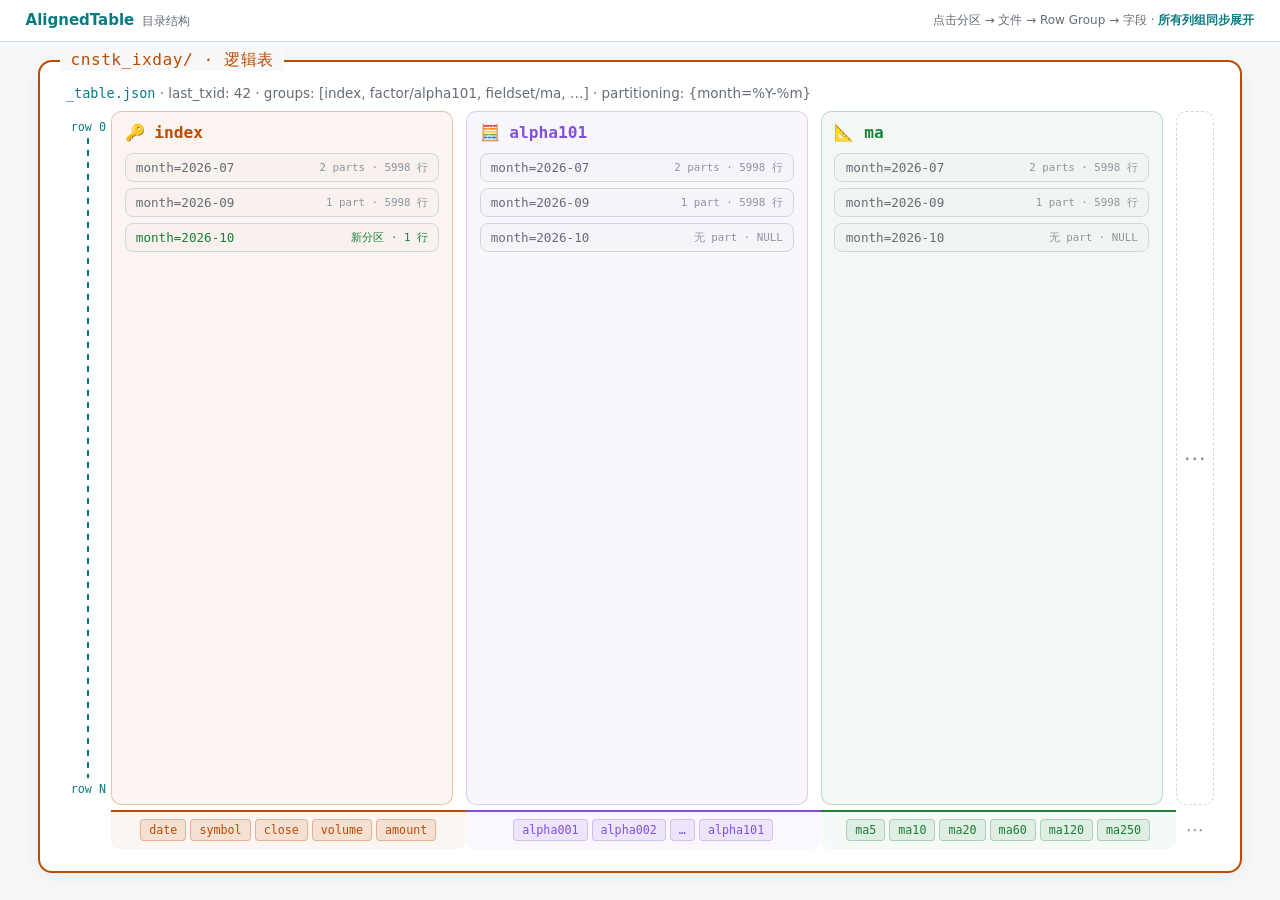
==== logic.html @ 8205bd3c "logic.html: col-chip white bg + dark text + colored bottom border Fields now use white background (v" ====
<!DOCTYPE html>
<html lang="zh-CN">
<head>
<meta charset="UTF-8">
<meta name="viewport" content="width=device-width, initial-scale=1.0">
<title>AlignedTable · 目录结构</title>
<style>
:root{
  --bg:#f6f8fa; --panel:#ffffff; --panel2:#eef1f4; --line:#d0d7de; --line2:#e1e4e8;
  --tx:#1f2328; --mut:#656d76; --dim:#8c959f;
  --cyan:#0969da; --teal:#0a7b83; --org:#bc4c00; --grn:#1a7f37;
  --prp:#8250df; --red:#cf222e; --yel:#9a6700;
  /* per-level accent colors */
  --l1:#0a7b83; --l1bg:rgba(10,123,131,.08); --l1bd:rgba(10,123,131,.45);  /* partition: teal */
  --l2:#9a6700; --l2bg:rgba(154,103,0,.08); --l2bd:rgba(154,103,0,.45);  /* part: amber */
  --l3:#8250df; --l3bg:rgba(130,80,223,.08); --l3bd:rgba(130,80,223,.45);  /* rg: purple */
  --l4:#bc4c00; --l4bg:rgba(188,76,0,.08); --l4bd:rgba(188,76,0,.4);  /* fields: orange */
}
*{margin:0;padding:0;box-sizing:border-box}
html,body{height:100%;overflow:hidden}
body{
  background:var(--bg);color:var(--tx);
  font-family:"Segoe UI","Microsoft YaHei",system-ui,sans-serif;
}

/* ===== Top bar ===== */
.topbar{
  display:flex;align-items:center;justify-content:space-between;
  padding:0 2vw;height:42px;border-bottom:1px solid var(--line);
  background:var(--panel);flex-shrink:0;
}
.topbar .logo{font-size:15px;font-weight:600;color:var(--teal)}
.topbar .logo span{color:var(--mut);font-weight:400;margin-left:8px;font-size:12px}
.hint{color:var(--mut);font-size:12px}
.hint b{color:var(--teal)}

/* ===== Slide ===== */
.slide{padding:2vh 3vw 3vh;height:calc(100vh - 42px);display:flex;flex-direction:column}

/* ===== Table box ===== */
.table-box{
  border:2px solid var(--org);border-radius:14px;
  background:var(--panel);padding:2.5vh 2vw;flex:1;
  display:flex;flex-direction:column;position:relative;
  box-shadow:0 4px 24px rgba(0,0,0,.06);min-height:0;
}
.table-box::before{
  content:attr(data-name);position:absolute;top:-13px;left:20px;
  background:var(--bg);padding:0 10px;font-size:1.8vh;
  font-family:Consolas,monospace;color:var(--org);letter-spacing:.5px;
}
.desc{font-size:1.5vh;color:var(--mut);margin-bottom:1.2vh}
.desc code{color:var(--teal);font-family:Consolas,monospace}

/* ===== Main area ===== */
.main-area{display:flex;flex:1;min-height:0}

/* ===== Row axis ===== */
.row-axis{
  display:flex;flex-direction:column;align-items:center;
  width:3.5vw;flex-shrink:0;justify-content:space-between;
  color:var(--teal);font-size:1.3vh;font-family:Consolas,monospace;
  padding-top:1vh;padding-bottom:1vh;
}
.row-axis .arrow{
  flex:1;width:2px;background:repeating-linear-gradient(180deg,
    var(--teal) 0,var(--teal) 6px,transparent 6px,transparent 12px);
  margin:4px 0;
}

/* ===== Groups row ===== */
.groups{display:flex;gap:1vw;flex:1;align-items:stretch;min-width:0}

/* ===== L0: Column Group — always shows its partitions ===== */
.group{
  flex:1;min-width:0;border-radius:10px;
  display:flex;flex-direction:column;
  transition:all .3s;overflow:hidden;
}
.group-header{
  padding:1.2vh 1vw;display:flex;align-items:center;justify-content:space-between;
  font-family:Consolas,monospace;font-size:1.8vh;font-weight:600;
  user-select:none;
}
.group-body{
  display:flex;flex-direction:column;gap:.6vh;padding:0 1vw 1vh;
  flex:1;min-height:0;overflow:auto;
}

.g-index{background:rgba(188,76,0,.06);border:1.5px solid rgba(188,76,0,.3)}
.g-index .group-header{color:var(--org)}
.g-factor{background:rgba(130,80,223,.05);border:1.5px solid rgba(130,80,223,.25)}
.g-factor .group-header{color:var(--prp)}
.g-fieldset{background:rgba(26,127,55,.05);border:1.5px solid rgba(26,127,55,.25)}
.g-fieldset .group-header{color:var(--grn)}

.group-more{
  flex:0 0 3vw;border:1.5px dashed var(--line);background:transparent;
  align-items:center;justify-content:center;
}
.group-more span{font-size:2.5vh;color:var(--dim)}

/* ===== Spotlight: dim only unselected peers at the SAME level ===== */
/* Partition selected → dim other partitions, but NOT their child parts */
.table-box.has-sel .partition:not(.selected){opacity:.4;filter:saturate(.4)}
/* Part selected → dim other partitions + other parts in selected partition */
.table-box.has-sel-part .partition:not(.selected){opacity:.3;filter:saturate(.3)}
.table-box.has-sel-part .partition.selected .part:not(.selected){opacity:.4;filter:saturate(.4)}
/* RG selected → dim other partitions, other parts, other RGs */
.table-box.has-sel-rg .partition:not(.selected){opacity:.25;filter:saturate(.2)}
.table-box.has-sel-rg .partition.selected .part:not(.selected){opacity:.3;filter:saturate(.2)}
.table-box.has-sel-rg .part.selected .rg:not(.selected){opacity:.35;filter:saturate(.3)}

/* ===== L1: Partition — teal accent ===== */
.partition{
  border:1px solid var(--line);border-radius:8px;
  background:rgba(0,0,0,.012);overflow:hidden;cursor:pointer;
  transition:all .25s;
  display:flex;flex-direction:column;min-height:0;flex-shrink:1;
}
.partition:not(.selected){flex:0 0 auto}
.partition.selected{flex:1 1 0;min-height:0}
.partition:hover{border-color:var(--mut);background:rgba(0,0,0,.025)}
.partition.selected{
  border:2px solid var(--l1bd);background:var(--l1bg);
  box-shadow:0 0 12px rgba(10,123,131,.15);
}
.partition.selected .partition-header{color:var(--l1)}
.partition-header{
  padding:.7vh .8vw;display:flex;align-items:center;justify-content:space-between;
  font-family:Consolas,monospace;font-size:1.4vh;color:var(--mut);
  user-select:none;flex-shrink:0;
}
.partition-header .tag{color:var(--dim);font-size:1.2vh}
.partition-body{display:none;flex-direction:column;gap:.6vh;padding:0 .6vw .8vh;flex:1;min-height:0;overflow:auto}
.partition.selected .partition-body{display:flex}

/* ===== L2: Part file — amber accent ===== */
.part{
  border:1px solid var(--line2);border-radius:6px;background:var(--panel);
  overflow:hidden;cursor:pointer;transition:all .25s;
  display:flex;flex-direction:column;min-height:0;flex-shrink:1;
}
.part:not(.selected){flex:0 0 auto}
.part.selected{flex:1 1 0;min-height:0}
.part:hover{border-color:var(--mut)}
.part.selected{
  border:2px solid var(--l2bd);background:var(--l2bg);
  box-shadow:0 0 10px rgba(154,103,0,.15);
}
.part.selected .part-header{color:var(--l2)}
.part-header{
  padding:.5vh .6vw;display:flex;align-items:center;justify-content:space-between;
  font-family:Consolas,monospace;font-size:1.3vh;color:var(--tx);user-select:none;
  flex-shrink:0;
}
.part-header .rows{color:var(--mut);font-size:1.1vh}
.part-body{display:none;padding:.6vh .6vw .7vh;flex-direction:column;gap:.5vh;flex:1;min-height:0}
.part.selected .part-body{display:flex}

/* ===== L3: Row Group blocks — purple accent ===== */
.rgs{display:flex;flex-direction:column;gap:5px;align-items:stretch;flex:1}
.rg{
  border:1px solid var(--line2);border-radius:6px;background:var(--panel);
  overflow:hidden;cursor:pointer;transition:all .25s;
  display:flex;flex-direction:column;min-height:0;flex-shrink:1;
}
.rg:not(.selected){flex:0 0 auto}
.rg.selected{flex:1 1 0;min-height:0}
.rg:hover{border-color:var(--mut)}
.rg.selected{
  border:2px solid var(--l3bd);background:var(--l3bg);
  box-shadow:0 0 10px rgba(130,80,223,.15);
}
.rg.selected .rg-label{color:var(--l3)}
.rg-label{
  padding:.5vh .6vw;display:flex;align-items:center;justify-content:space-between;
  font-family:Consolas,monospace;font-size:1.2vh;font-weight:500;
  user-select:none;flex-shrink:0;
}
.rg-label .rg-meta{color:var(--dim);font-size:1vh;font-weight:400}
.rg-A .rg-label{color:var(--cyan)}
.rg-B .rg-label{color:var(--org)}
.rg-C .rg-label{color:var(--grn)}
.rg-D .rg-label{color:var(--prp)}
.rg.selected.rg-A .rg-label,
.rg.selected.rg-B .rg-label,
.rg.selected.rg-C .rg-label,
.rg.selected.rg-D .rg-label{color:var(--l3)}
.rg-A{border-left:3px solid rgba(9,105,218,.4)}
.rg-B{border-left:3px solid rgba(188,76,0,.4)}
.rg-C{border-left:3px solid rgba(26,127,55,.4)}
.rg-D{border-left:3px solid rgba(130,80,223,.4)}

/* L4: Column list inside RG — horizontal row of field bars */
.rg-body{
  display:none;flex-direction:row;gap:4px;
  padding:.5vh .5vw .6vh;flex:1;min-height:0;overflow-x:auto;align-items:stretch;
}
.rg.selected .rg-body{display:flex;flex-direction:row}
.rg-body .col-chip{
  flex:1 1 0;min-width:0;
  font-family:Consolas,monospace;font-size:1.1vh;font-weight:600;
  padding:4px 4px;border-radius:4px;
  white-space:nowrap;overflow:hidden;text-overflow:ellipsis;
  display:flex;align-items:center;justify-content:center;
  background:var(--panel);border:1px solid var(--line2);color:var(--tx);
  border-bottom:3px solid transparent;
}
.rg-body .col-chip:nth-child(6n+1){border-bottom-color:var(--cyan)}
.rg-body .col-chip:nth-child(6n+2){border-bottom-color:var(--org)}
.rg-body .col-chip:nth-child(6n+3){border-bottom-color:var(--grn)}
.rg-body .col-chip:nth-child(6n+4){border-bottom-color:var(--prp)}
.rg-body .col-chip:nth-child(6n+5){border-bottom-color:var(--yel)}
.rg-body .col-chip:nth-child(6n+6){border-bottom-color:var(--teal)}

/* ===== Empty partition ===== */
.partition-empty{
  padding:.5vh .8vw;text-align:center;font-size:1.2vh;
  color:var(--dim);font-style:italic;
}

/* ===== Column axis (bottom) ===== */
.col-axis{display:flex;gap:0;margin-top:.6vh}
.col-axis .col-spacer{width:3.5vw;flex-shrink:0}
.col-axis .col-block{
  flex:1;display:flex;flex-wrap:wrap;gap:4px;align-items:center;justify-content:center;
  padding:.8vh .5vw;border-radius:0 0 8px 8px;
}
.col-axis .col-block .field{
  border-radius:4px;padding:3px 8px;font-size:1.3vh;
  font-family:Consolas,monospace;white-space:nowrap;font-weight:500;
}
.col-axis .col-more{flex:0 0 3vw;display:flex;align-items:center;justify-content:center;color:var(--dim);font-size:2vh}
</style>
</head>
<body>

<div class="topbar">
  <div class="logo">AlignedTable<span>目录结构</span></div>
  <div class="hint">点击分区 → 文件 → Row Group → 字段 · <b>所有列组同步展开</b></div>
</div>

<div class="slide">
  <div class="table-box" data-name="cnstk_ixday/  ·  逻辑表">
    <div class="desc">
      <code>_table.json</code> · last_txid: 42 · groups: [index, factor/alpha101, fieldset/ma, …] · partitioning: {month=%Y-%m}
    </div>

    <div class="main-area">
      <div class="row-axis">
        <span>row 0</span>
        <div class="arrow"></div>
        <span>row N</span>
      </div>

      <div class="groups">

        <!-- ===== index group ===== -->
        <div class="group g-index" data-g="index">
          <div class="group-header"><span>🔑 index</span></div>
          <div class="group-body">

            <div class="partition" data-p="2026-07">
              <div class="partition-header">
                <span>month=2026-07</span>
                <span class="tag">2 parts · 5998 行</span>
              </div>
              <div class="partition-body">
                <div class="part" data-part="0000">
                  <div class="part-header">
                    <span>0000-0000002998.parquet</span>
                    <span class="rows">2998 rows</span>
                  </div>
                  <div class="part-body">
                    <div class="rgs">
                      <div class="rg rg-A" data-rg="A" data-tip="RG-A · rows 0–16383"><div class="rg-label">RG-A<span class="rg-meta">16384 rows · ZSTD · 5 cols</span></div>
                        <div class="rg-body">
                          <div class="col-chip">date</div>
                          <div class="col-chip">symbol</div>
                          <div class="col-chip">close</div>
                          <div class="col-chip">volume</div>
                          <div class="col-chip">amount</div>
                        </div>
                      </div>
                      <div class="rg rg-B" data-rg="B" data-tip="RG-B · rows 16384–2997"><div class="rg-label">RG-B<span class="rg-meta">13614 rows · ZSTD · 5 cols</span></div>
                        <div class="rg-body">
                          <div class="col-chip">date</div>
                          <div class="col-chip">symbol</div>
                          <div class="col-chip">close</div>
                          <div class="col-chip">volume</div>
                          <div class="col-chip">amount</div>
                        </div>
                      </div>
                    </div>
                  </div>
                </div>
                <div class="part" data-part="0001">
                  <div class="part-header">
                    <span>0001-0000003000.parquet</span>
                    <span class="rows">3000 rows</span>
                  </div>
                  <div class="part-body">
                    <div class="rgs">
                      <div class="rg rg-B" data-rg="B" data-tip="RG-B · rows 2998–4997"><div class="rg-label">RG-B<span class="rg-meta">13614 rows · ZSTD · 5 cols</span></div>
                        <div class="rg-body">
                          <div class="col-chip">date</div>
                          <div class="col-chip">symbol</div>
                          <div class="col-chip">close</div>
                          <div class="col-chip">volume</div>
                          <div class="col-chip">amount</div>
                        </div>
                      </div>
                      <div class="rg rg-C" data-rg="C" data-tip="RG-C · rows 4998–5997"><div class="rg-label">RG-C<span class="rg-meta">1000 rows · ZSTD · 5 cols</span></div>
                        <div class="rg-body">
                          <div class="col-chip">date</div>
                          <div class="col-chip">symbol</div>
                          <div class="col-chip">close</div>
                          <div class="col-chip">volume</div>
                          <div class="col-chip">amount</div>
                        </div>
                      </div>
                    </div>
                  </div>
                </div>
              </div>
            </div>

            <div class="partition" data-p="2026-09">
              <div class="partition-header">
                <span>month=2026-09</span>
                <span class="tag">1 part · 5998 行</span>
              </div>
              <div class="partition-body">
                <div class="part" data-part="0000">
                  <div class="part-header">
                    <span>0000-0000005998.parquet</span>
                    <span class="rows">5998 rows</span>
                  </div>
                  <div class="part-body">
                    <div class="rgs">
                      <div class="rg rg-A" data-rg="A" data-tip="RG-A · rows 0–16383"><div class="rg-label">RG-A<span class="rg-meta">16384 rows · ZSTD · 5 cols</span></div>
                        <div class="rg-body">
                          <div class="col-chip">date</div>
                          <div class="col-chip">symbol</div>
                          <div class="col-chip">close</div>
                          <div class="col-chip">volume</div>
                          <div class="col-chip">amount</div>
                        </div>
                      </div>
                      <div class="rg rg-B" data-rg="B" data-tip="RG-B · rows 16384–32767"><div class="rg-label">RG-B<span class="rg-meta">13614 rows · ZSTD · 5 cols</span></div>
                        <div class="rg-body">
                          <div class="col-chip">date</div>
                          <div class="col-chip">symbol</div>
                          <div class="col-chip">close</div>
                          <div class="col-chip">volume</div>
                          <div class="col-chip">amount</div>
                        </div>
                      </div>
                      <div class="rg rg-C" data-rg="C" data-tip="RG-C · rows 32768–5997"><div class="rg-label">RG-C<span class="rg-meta">1000 rows · ZSTD · 5 cols</span></div>
                        <div class="rg-body">
                          <div class="col-chip">date</div>
                          <div class="col-chip">symbol</div>
                          <div class="col-chip">close</div>
                          <div class="col-chip">volume</div>
                          <div class="col-chip">amount</div>
                        </div>
                      </div>
                    </div>
                  </div>
                </div>
              </div>
            </div>

            <div class="partition" data-p="2026-10">
              <div class="partition-header">
                <span style="color:var(--grn)">month=2026-10</span>
                <span class="tag" style="color:var(--grn)">新分区 · 1 行</span>
              </div>
              <div class="partition-body">
                <div class="part" data-part="0000">
                  <div class="part-header">
                    <span>0000-0000000001.parquet</span>
                    <span class="rows">1 row</span>
                  </div>
                  <div class="part-body">
                    <div class="rgs">
                      <div class="rg rg-D" data-rg="D" data-tip="RG-D · 1 行（INSERT 追加）"><div class="rg-label">RG-D<span class="rg-meta">1 row · ZSTD · 5 cols</span></div>
                        <div class="rg-body">
                          <div class="col-chip">date</div>
                          <div class="col-chip">symbol</div>
                          <div class="col-chip">close</div>
                          <div class="col-chip">volume</div>
                          <div class="col-chip">amount</div>
                        </div>
                      </div>
                    </div>
                  </div>
                </div>
              </div>
            </div>

          </div>
        </div>

        <!-- ===== alpha101 group ===== -->
        <div class="group g-factor" data-g="alpha101">
          <div class="group-header"><span>🧮 alpha101</span></div>
          <div class="group-body">

            <div class="partition" data-p="2026-07">
              <div class="partition-header">
                <span>month=2026-07</span>
                <span class="tag">2 parts · 5998 行</span>
              </div>
              <div class="partition-body">
                <div class="part" data-part="0000">
                  <div class="part-header">
                    <span>0000-0000002998.parquet</span>
                    <span class="rows">2998 rows</span>
                  </div>
                  <div class="part-body">
                    <div class="rgs">
                      <div class="rg rg-A" data-rg="A" data-tip="RG-A · 与 index part 0000 同行区间"><div class="rg-label">RG-A<span class="rg-meta">16384 rows · ZSTD · 101 cols</span></div>
                        <div class="rg-body">
                          <div class="col-chip">alpha001</div>
                          <div class="col-chip">alpha002</div>
                          <div class="col-chip">…</div>
                          <div class="col-chip">alpha101</div>
                        </div>
                      </div>
                      <div class="rg rg-B" data-rg="B" data-tip="RG-B"><div class="rg-label">RG-B<span class="rg-meta">13614 rows · ZSTD · 101 cols</span></div>
                        <div class="rg-body">
                          <div class="col-chip">alpha001</div>
                          <div class="col-chip">alpha002</div>
                          <div class="col-chip">…</div>
                          <div class="col-chip">alpha101</div>
                        </div>
                      </div>
                    </div>
                  </div>
                </div>
                <div class="part" data-part="0001">
                  <div class="part-header">
                    <span>0001-0000003000.parquet</span>
                    <span class="rows">3000 rows</span>
                  </div>
                  <div class="part-body">
                    <div class="rgs">
                      <div class="rg rg-B" data-rg="B" data-tip="RG-B"><div class="rg-label">RG-B<span class="rg-meta">13614 rows · ZSTD · 101 cols</span></div>
                        <div class="rg-body">
                          <div class="col-chip">alpha001</div>
                          <div class="col-chip">alpha002</div>
                          <div class="col-chip">…</div>
                          <div class="col-chip">alpha101</div>
                        </div>
                      </div>
                      <div class="rg rg-C" data-rg="C" data-tip="RG-C"><div class="rg-label">RG-C<span class="rg-meta">1000 rows · ZSTD · 101 cols</span></div>
                        <div class="rg-body">
                          <div class="col-chip">alpha001</div>
                          <div class="col-chip">alpha002</div>
                          <div class="col-chip">…</div>
                          <div class="col-chip">alpha101</div>
                        </div>
                      </div>
                    </div>
                  </div>
                </div>
              </div>
            </div>

            <div class="partition" data-p="2026-09">
              <div class="partition-header">
                <span>month=2026-09</span>
                <span class="tag">1 part · 5998 行</span>
              </div>
              <div class="partition-body">
                <div class="part" data-part="0000">
                  <div class="part-header">
                    <span>0000-0000005998.parquet</span>
                    <span class="rows">5998 rows</span>
                  </div>
                  <div class="part-body">
                    <div class="rgs">
                      <div class="rg rg-A" data-rg="A" data-tip="RG-A · 与 index 同行区间"><div class="rg-label">RG-A<span class="rg-meta">16384 rows · ZSTD · 101 cols</span></div>
                        <div class="rg-body">
                          <div class="col-chip">alpha001</div>
                          <div class="col-chip">alpha002</div>
                          <div class="col-chip">…</div>
                          <div class="col-chip">alpha101</div>
                        </div>
                      </div>
                      <div class="rg rg-B" data-rg="B" data-tip="RG-B"><div class="rg-label">RG-B<span class="rg-meta">13614 rows · ZSTD · 101 cols</span></div>
                        <div class="rg-body">
                          <div class="col-chip">alpha001</div>
                          <div class="col-chip">alpha002</div>
                          <div class="col-chip">…</div>
                          <div class="col-chip">alpha101</div>
                        </div>
                      </div>
                      <div class="rg rg-C" data-rg="C" data-tip="RG-C"><div class="rg-label">RG-C<span class="rg-meta">1000 rows · ZSTD · 101 cols</span></div>
                        <div class="rg-body">
                          <div class="col-chip">alpha001</div>
                          <div class="col-chip">alpha002</div>
                          <div class="col-chip">…</div>
                          <div class="col-chip">alpha101</div>
                        </div>
                      </div>
                    </div>
                  </div>
                </div>
              </div>
            </div>

            <div class="partition" data-p="2026-10">
              <div class="partition-header">
                <span>month=2026-10</span>
                <span class="tag">无 part · NULL</span>
              </div>
              <div class="partition-body">
                <div class="partition-empty">— 该组未写入此分区 —</div>
              </div>
            </div>

          </div>
        </div>

        <!-- ===== ma group ===== -->
        <div class="group g-fieldset" data-g="ma">
          <div class="group-header"><span>📐 ma</span></div>
          <div class="group-body">

            <div class="partition" data-p="2026-07">
              <div class="partition-header">
                <span>month=2026-07</span>
                <span class="tag">2 parts · 5998 行</span>
              </div>
              <div class="partition-body">
                <div class="part" data-part="0000">
                  <div class="part-header">
                    <span>0000-0000002998.parquet</span>
                    <span class="rows">2998 rows</span>
                  </div>
                  <div class="part-body">
                    <div class="rgs">
                      <div class="rg rg-A" data-rg="A" data-tip="RG-A · 与 index 同行区间"><div class="rg-label">RG-A<span class="rg-meta">16384 rows · ZSTD · 6 cols</span></div>
                        <div class="rg-body">
                          <div class="col-chip">ma5</div>
                          <div class="col-chip">ma10</div>
                          <div class="col-chip">ma20</div>
                          <div class="col-chip">ma60</div>
                          <div class="col-chip">ma120</div>
                          <div class="col-chip">ma250</div>
                        </div>
                      </div>
                      <div class="rg rg-B" data-rg="B" data-tip="RG-B"><div class="rg-label">RG-B<span class="rg-meta">13614 rows · ZSTD · 6 cols</span></div>
                        <div class="rg-body">
                          <div class="col-chip">ma5</div>
                          <div class="col-chip">ma10</div>
                          <div class="col-chip">ma20</div>
                          <div class="col-chip">ma60</div>
                          <div class="col-chip">ma120</div>
                          <div class="col-chip">ma250</div>
                        </div>
                      </div>
                    </div>
                  </div>
                </div>
                <div class="part" data-part="0001">
                  <div class="part-header">
                    <span>0001-0000003000.parquet</span>
                    <span class="rows">3000 rows</span>
                  </div>
                  <div class="part-body">
                    <div class="rgs">
                      <div class="rg rg-B" data-rg="B" data-tip="RG-B"><div class="rg-label">RG-B<span class="rg-meta">13614 rows · ZSTD · 6 cols</span></div>
                        <div class="rg-body">
                          <div class="col-chip">ma5</div>
                          <div class="col-chip">ma10</div>
                          <div class="col-chip">ma20</div>
                          <div class="col-chip">ma60</div>
                          <div class="col-chip">ma120</div>
                          <div class="col-chip">ma250</div>
                        </div>
                      </div>
                      <div class="rg rg-C" data-rg="C" data-tip="RG-C"><div class="rg-label">RG-C<span class="rg-meta">1000 rows · ZSTD · 6 cols</span></div>
                        <div class="rg-body">
                          <div class="col-chip">ma5</div>
                          <div class="col-chip">ma10</div>
                          <div class="col-chip">ma20</div>
                          <div class="col-chip">ma60</div>
                          <div class="col-chip">ma120</div>
                          <div class="col-chip">ma250</div>
                        </div>
                      </div>
                    </div>
                  </div>
                </div>
              </div>
            </div>

            <div class="partition" data-p="2026-09">
              <div class="partition-header">
                <span>month=2026-09</span>
                <span class="tag">1 part · 5998 行</span>
              </div>
              <div class="partition-body">
                <div class="part" data-part="0000">
                  <div class="part-header">
                    <span>0000-0000005998.parquet</span>
                    <span class="rows">5998 rows</span>
                  </div>
                  <div class="part-body">
                    <div class="rgs">
                      <div class="rg rg-A" data-rg="A" data-tip="RG-A · 与 index 同行区间"><div class="rg-label">RG-A<span class="rg-meta">16384 rows · ZSTD · 6 cols</span></div>
                        <div class="rg-body">
                          <div class="col-chip">ma5</div>
                          <div class="col-chip">ma10</div>
                          <div class="col-chip">ma20</div>
                          <div class="col-chip">ma60</div>
                          <div class="col-chip">ma120</div>
                          <div class="col-chip">ma250</div>
                        </div>
                      </div>
                      <div class="rg rg-B" data-rg="B" data-tip="RG-B"><div class="rg-label">RG-B<span class="rg-meta">13614 rows · ZSTD · 6 cols</span></div>
                        <div class="rg-body">
                          <div class="col-chip">ma5</div>
                          <div class="col-chip">ma10</div>
                          <div class="col-chip">ma20</div>
                          <div class="col-chip">ma60</div>
                          <div class="col-chip">ma120</div>
                          <div class="col-chip">ma250</div>
                        </div>
                      </div>
                      <div class="rg rg-C" data-rg="C" data-tip="RG-C"><div class="rg-label">RG-C<span class="rg-meta">1000 rows · ZSTD · 6 cols</span></div>
                        <div class="rg-body">
                          <div class="col-chip">ma5</div>
                          <div class="col-chip">ma10</div>
                          <div class="col-chip">ma20</div>
                          <div class="col-chip">ma60</div>
                          <div class="col-chip">ma120</div>
                          <div class="col-chip">ma250</div>
                        </div>
                      </div>
                    </div>
                  </div>
                </div>
              </div>
            </div>

            <div class="partition" data-p="2026-10">
              <div class="partition-header">
                <span>month=2026-10</span>
                <span class="tag">无 part · NULL</span>
              </div>
              <div class="partition-body">
                <div class="partition-empty">— 未写入 —</div>
              </div>
            </div>

          </div>
        </div>

        <!-- ===== more groups ===== -->
        <div class="group group-more"><span>⋯</span></div>

      </div>
    </div>

    <!-- ===== Column axis (bottom) ===== -->
    <div class="col-axis">
      <div class="col-spacer"></div>
      <div class="col-block" style="background:rgba(188,76,0,.05);border-top:2px solid var(--org)">
        <span class="field" style="background:rgba(188,76,0,.12);color:var(--org);border:1px solid rgba(188,76,0,.3)">date</span>
        <span class="field" style="background:rgba(188,76,0,.12);color:var(--org);border:1px solid rgba(188,76,0,.3)">symbol</span>
        <span class="field" style="background:rgba(188,76,0,.12);color:var(--org);border:1px solid rgba(188,76,0,.3)">close</span>
        <span class="field" style="background:rgba(188,76,0,.12);color:var(--org);border:1px solid rgba(188,76,0,.3)">volume</span>
        <span class="field" style="background:rgba(188,76,0,.12);color:var(--org);border:1px solid rgba(188,76,0,.3)">amount</span>
      </div>
      <div class="col-block" style="background:rgba(130,80,223,.04);border-top:2px solid var(--prp)">
        <span class="field" style="background:rgba(130,80,223,.1);color:var(--prp);border:1px solid rgba(130,80,223,.25)">alpha001</span>
        <span class="field" style="background:rgba(130,80,223,.1);color:var(--prp);border:1px solid rgba(130,80,223,.25)">alpha002</span>
        <span class="field" style="background:rgba(130,80,223,.1);color:var(--prp);border:1px solid rgba(130,80,223,.25)">…</span>
        <span class="field" style="background:rgba(130,80,223,.1);color:var(--prp);border:1px solid rgba(130,80,223,.25)">alpha101</span>
      </div>
      <div class="col-block" style="background:rgba(26,127,55,.04);border-top:2px solid var(--grn)">
        <span class="field" style="background:rgba(26,127,55,.1);color:var(--grn);border:1px solid rgba(26,127,55,.25)">ma5</span>
        <span class="field" style="background:rgba(26,127,55,.1);color:var(--grn);border:1px solid rgba(26,127,55,.25)">ma10</span>
        <span class="field" style="background:rgba(26,127,55,.1);color:var(--grn);border:1px solid rgba(26,127,55,.25)">ma20</span>
        <span class="field" style="background:rgba(26,127,55,.1);color:var(--grn);border:1px solid rgba(26,127,55,.25)">ma60</span>
        <span class="field" style="background:rgba(26,127,55,.1);color:var(--grn);border:1px solid rgba(26,127,55,.25)">ma120</span>
        <span class="field" style="background:rgba(26,127,55,.1);color:var(--grn);border:1px solid rgba(26,127,55,.25)">ma250</span>
      </div>
      <div class="col-more">⋯</div>
    </div>

  </div>
</div>

<script>
"use strict";
(function(){
  var selPartition = null;
  var selPart = null;
  var selRG = null;
  var tableBox = document.querySelector(".table-box");

  function updateSpotlight(){
    tableBox.classList.remove("has-sel","has-sel-part","has-sel-rg");
    if (selRG) tableBox.classList.add("has-sel","has-sel-part","has-sel-rg");
    else if (selPart) tableBox.classList.add("has-sel","has-sel-part");
    else if (selPartition) tableBox.classList.add("has-sel");
  }

  // Click partition → toggle all groups' same-data-p partition in sync
  document.querySelectorAll(".partition").forEach(function(p){
    p.addEventListener("click", function(e){
      e.stopPropagation();
      var key = p.getAttribute("data-p");
      var isOn = p.classList.contains("selected");

      document.querySelectorAll(".partition.selected").forEach(function(x){
        x.classList.remove("selected");
      });
      document.querySelectorAll(".part.selected").forEach(function(x){
        x.classList.remove("selected");
      });
      document.querySelectorAll(".rg.selected").forEach(function(x){
        x.classList.remove("selected");
      });
      selPart = null;
      selRG = null;

      if (isOn) {
        selPartition = null;
      } else {
        document.querySelectorAll('.partition[data-p="'+key+'"]').forEach(function(x){
          x.classList.add("selected");
        });
        selPartition = key;
      }
      updateSpotlight();
    });
  });

  // Click part → toggle all groups' same-data-p+data-part parts in sync
  document.querySelectorAll(".part").forEach(function(pt){
    pt.addEventListener("click", function(e){
      e.stopPropagation();
      var pKey = pt.closest(".partition").getAttribute("data-p");
      var partKey = pt.getAttribute("data-part");
      var isOn = pt.classList.contains("selected");

      document.querySelectorAll(".part.selected").forEach(function(x){
        x.classList.remove("selected");
      });
      document.querySelectorAll(".rg.selected").forEach(function(x){
        x.classList.remove("selected");
      });
      selRG = null;

      if (isOn) {
        selPart = null;
      } else {
        if (selPartition !== pKey) {
          document.querySelectorAll(".partition.selected").forEach(function(x){
            x.classList.remove("selected");
          });
          document.querySelectorAll('.partition[data-p="'+pKey+'"]').forEach(function(x){
            x.classList.add("selected");
          });
          selPartition = pKey;
        }
        document.querySelectorAll('.partition[data-p="'+pKey+'"] .part[data-part="'+partKey+'"]').forEach(function(x){
          x.classList.add("selected");
        });
        selPart = partKey;
      }
      updateSpotlight();
    });
  });

  // Click RG → toggle all groups' same-data-rg RGs in sync
  document.querySelectorAll(".rg").forEach(function(rg){
    rg.addEventListener("click", function(e){
      e.stopPropagation();
      var rgKey = rg.getAttribute("data-rg");
      var isOn = rg.classList.contains("selected");

      document.querySelectorAll(".rg.selected").forEach(function(x){
        x.classList.remove("selected");
      });

      if (!isOn) {
        document.querySelectorAll('.rg[data-rg="'+rgKey+'"]').forEach(function(x){
          x.classList.add("selected");
        });
        selRG = rgKey;
      } else {
        selRG = null;
      }
      updateSpotlight();
    });
  });
})();
</script>
</body>
</html>
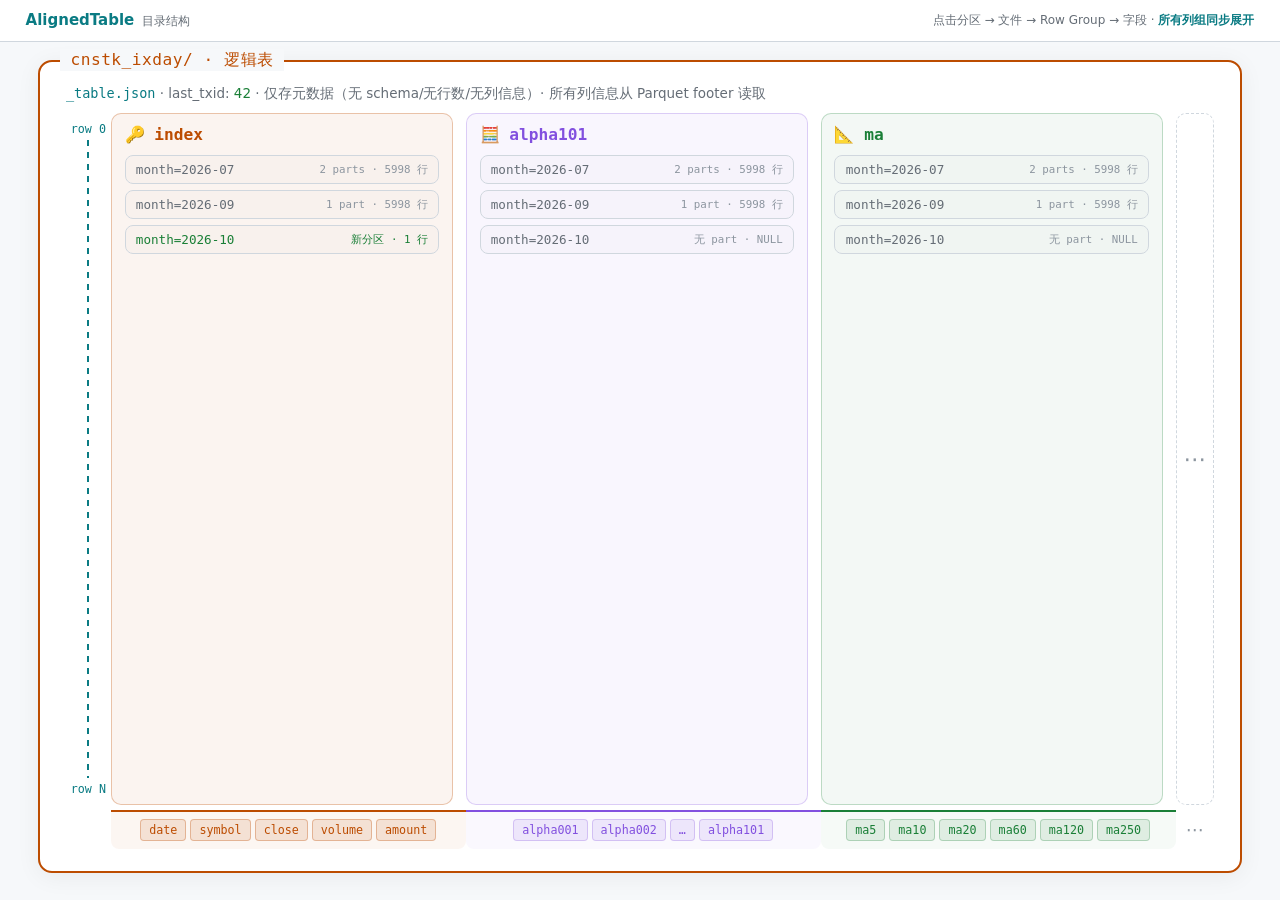
==== commit 24cb317d: "logic.html: fix _table.json desc — it only stores metadata, not schema According to v5 contract, _ta" ====
--- a/logic.html
+++ b/logic.html
@@ -114,12 +114,13 @@
 /* ===== L1: Partition — teal accent ===== */
 .partition{
   border:1px solid var(--line);border-radius:8px;
-  background:rgba(0,0,0,.012);overflow:hidden;cursor:pointer;
+  background:rgba(0,0,0,.012);overflow:hidden;
   transition:all .25s;
   display:flex;flex-direction:column;min-height:0;flex-shrink:1;
 }
 .partition:not(.selected){flex:0 0 auto}
 .partition.selected{flex:1 1 0;min-height:0}
+.partition-header{cursor:pointer}
 .partition:hover{border-color:var(--mut);background:rgba(0,0,0,.025)}
 .partition.selected{
   border:2px solid var(--l1bd);background:var(--l1bg);
@@ -138,7 +139,7 @@
 /* ===== L2: Part file — amber accent ===== */
 .part{
   border:1px solid var(--line2);border-radius:6px;background:var(--panel);
-  overflow:hidden;cursor:pointer;transition:all .25s;
+  overflow:hidden;transition:all .25s;
   display:flex;flex-direction:column;min-height:0;flex-shrink:1;
 }
 .part:not(.selected){flex:0 0 auto}
@@ -149,6 +150,7 @@
   box-shadow:0 0 10px rgba(154,103,0,.15);
 }
 .part.selected .part-header{color:var(--l2)}
+.part-header{cursor:pointer}
 .part-header{
   padding:.5vh .6vw;display:flex;align-items:center;justify-content:space-between;
   font-family:Consolas,monospace;font-size:1.3vh;color:var(--tx);user-select:none;
@@ -162,11 +164,12 @@
 .rgs{display:flex;flex-direction:column;gap:5px;align-items:stretch;flex:1}
 .rg{
   border:1px solid var(--line2);border-radius:6px;background:var(--panel);
-  overflow:hidden;cursor:pointer;transition:all .25s;
+  overflow:hidden;transition:all .25s;
   display:flex;flex-direction:column;min-height:0;flex-shrink:1;
 }
 .rg:not(.selected){flex:0 0 auto}
 .rg.selected{flex:1 1 0;min-height:0}
+.rg-label{cursor:pointer}
 .rg:hover{border-color:var(--mut)}
 .rg.selected{
   border:2px solid var(--l3bd);background:var(--l3bg);
@@ -244,7 +247,7 @@
 <div class="slide">
   <div class="table-box" data-name="cnstk_ixday/  ·  逻辑表">
     <div class="desc">
-      <code>_table.json</code> · last_txid: 42 · groups: [index, factor/alpha101, fieldset/ma, …] · partitioning: {month=%Y-%m}
+      <code>_table.json</code> · last_txid: <span style="color:var(--grn)">42</span> · 仅存元数据（无 schema/无行数/无列信息）· 所有列信息从 Parquet footer 读取
     </div>
 
     <div class="main-area">
@@ -700,108 +703,93 @@
 <script>
 "use strict";
 (function(){
-  var selPartition = null;
-  var selPart = null;
-  var selRG = null;
   var tableBox = document.querySelector(".table-box");
 
-  function updateSpotlight(){
-    tableBox.classList.remove("has-sel","has-sel-part","has-sel-rg");
-    if (selRG) tableBox.classList.add("has-sel","has-sel-part","has-sel-rg");
-    else if (selPart) tableBox.classList.add("has-sel","has-sel-part");
-    else if (selPartition) tableBox.classList.add("has-sel");
-  }
-
-  // Click partition → toggle all groups' same-data-p partition in sync
-  document.querySelectorAll(".partition").forEach(function(p){
-    p.addEventListener("click", function(e){
+  // Click partition HEADER → toggle independently (multi-select)
+  document.querySelectorAll(".partition-header").forEach(function(h){
+    h.addEventListener("click", function(e){
       e.stopPropagation();
+      var p = h.closest(".partition");
       var key = p.getAttribute("data-p");
+
+      // Toggle all groups' same-data-p partitions together
       var isOn = p.classList.contains("selected");
-
-      document.querySelectorAll(".partition.selected").forEach(function(x){
-        x.classList.remove("selected");
+      document.querySelectorAll('.partition[data-p="'+key+'"]').forEach(function(x){
+        if (isOn) x.classList.remove("selected");
+        else x.classList.add("selected");
       });
-      document.querySelectorAll(".part.selected").forEach(function(x){
-        x.classList.remove("selected");
-      });
-      document.querySelectorAll(".rg.selected").forEach(function(x){
-        x.classList.remove("selected");
-      });
-      selPart = null;
-      selRG = null;
-
+      // When collapsing a partition, also collapse its child parts/RGs
       if (isOn) {
-        selPartition = null;
-      } else {
-        document.querySelectorAll('.partition[data-p="'+key+'"]').forEach(function(x){
-          x.classList.add("selected");
+        document.querySelectorAll('.partition[data-p="'+key+'"] .part.selected').forEach(function(x){
+          x.classList.remove("selected");
         });
-        selPartition = key;
+        document.querySelectorAll('.partition[data-p="'+key+'"] .rg.selected').forEach(function(x){
+          x.classList.remove("selected");
+        });
       }
       updateSpotlight();
     });
   });
 
-  // Click part → toggle all groups' same-data-p+data-part parts in sync
-  document.querySelectorAll(".part").forEach(function(pt){
-    pt.addEventListener("click", function(e){
+  // Click part HEADER → toggle independently (multi-select)
+  document.querySelectorAll(".part-header").forEach(function(h){
+    h.addEventListener("click", function(e){
       e.stopPropagation();
+      var pt = h.closest(".part");
       var pKey = pt.closest(".partition").getAttribute("data-p");
       var partKey = pt.getAttribute("data-part");
-      var isOn = pt.classList.contains("selected");
-
-      document.querySelectorAll(".part.selected").forEach(function(x){
-        x.classList.remove("selected");
-      });
-      document.querySelectorAll(".rg.selected").forEach(function(x){
-        x.classList.remove("selected");
-      });
-      selRG = null;
-
-      if (isOn) {
-        selPart = null;
-      } else {
-        if (selPartition !== pKey) {
-          document.querySelectorAll(".partition.selected").forEach(function(x){
-            x.classList.remove("selected");
-          });
-          document.querySelectorAll('.partition[data-p="'+pKey+'"]').forEach(function(x){
-            x.classList.add("selected");
-          });
-          selPartition = pKey;
-        }
-        document.querySelectorAll('.partition[data-p="'+pKey+'"] .part[data-part="'+partKey+'"]').forEach(function(x){
+
+      // Ensure parent partition is selected
+      if (!pt.closest(".partition").classList.contains("selected")) {
+        document.querySelectorAll('.partition[data-p="'+pKey+'"]').forEach(function(x){
           x.classList.add("selected");
         });
-        selPart = partKey;
+      }
+
+      // Toggle all groups' same part together
+      var isOn = pt.classList.contains("selected");
+      document.querySelectorAll('.partition[data-p="'+pKey+'"] .part[data-part="'+partKey+'"]').forEach(function(x){
+        if (isOn) x.classList.remove("selected");
+        else x.classList.add("selected");
+      });
+      // When collapsing a part, also collapse its child RGs
+      if (isOn) {
+        document.querySelectorAll('.partition[data-p="'+pKey+'"] .part[data-part="'+partKey+'"] .rg.selected').forEach(function(x){
+          x.classList.remove("selected");
+        });
       }
       updateSpotlight();
     });
   });
 
-  // Click RG → toggle all groups' same-data-rg RGs in sync
-  document.querySelectorAll(".rg").forEach(function(rg){
-    rg.addEventListener("click", function(e){
+  // Click RG LABEL → toggle independently, synced only within same partition+part
+  document.querySelectorAll(".rg-label").forEach(function(h){
+    h.addEventListener("click", function(e){
       e.stopPropagation();
+      var rg = h.closest(".rg");
       var rgKey = rg.getAttribute("data-rg");
+      var pKey = rg.closest(".partition").getAttribute("data-p");
+      var partKey = rg.closest(".part").getAttribute("data-part");
+
+      // Toggle only RGs in the SAME partition + SAME part across all groups
       var isOn = rg.classList.contains("selected");
-
-      document.querySelectorAll(".rg.selected").forEach(function(x){
-        x.classList.remove("selected");
+      document.querySelectorAll('.partition[data-p="'+pKey+'"] .part[data-part="'+partKey+'"] .rg[data-rg="'+rgKey+'"]').forEach(function(x){
+        if (isOn) x.classList.remove("selected");
+        else x.classList.add("selected");
       });
-
-      if (!isOn) {
-        document.querySelectorAll('.rg[data-rg="'+rgKey+'"]').forEach(function(x){
-          x.classList.add("selected");
-        });
-        selRG = rgKey;
-      } else {
-        selRG = null;
-      }
       updateSpotlight();
     });
   });
+
+  function updateSpotlight(){
+    var hasP = document.querySelector(".partition.selected");
+    var hasPt = document.querySelector(".part.selected");
+    var hasRG = document.querySelector(".rg.selected");
+    tableBox.classList.remove("has-sel","has-sel-part","has-sel-rg");
+    if (hasRG) tableBox.classList.add("has-sel","has-sel-part","has-sel-rg");
+    else if (hasPt) tableBox.classList.add("has-sel","has-sel-part");
+    else if (hasP) tableBox.classList.add("has-sel");
+  }
 })();
 </script>
 </body>
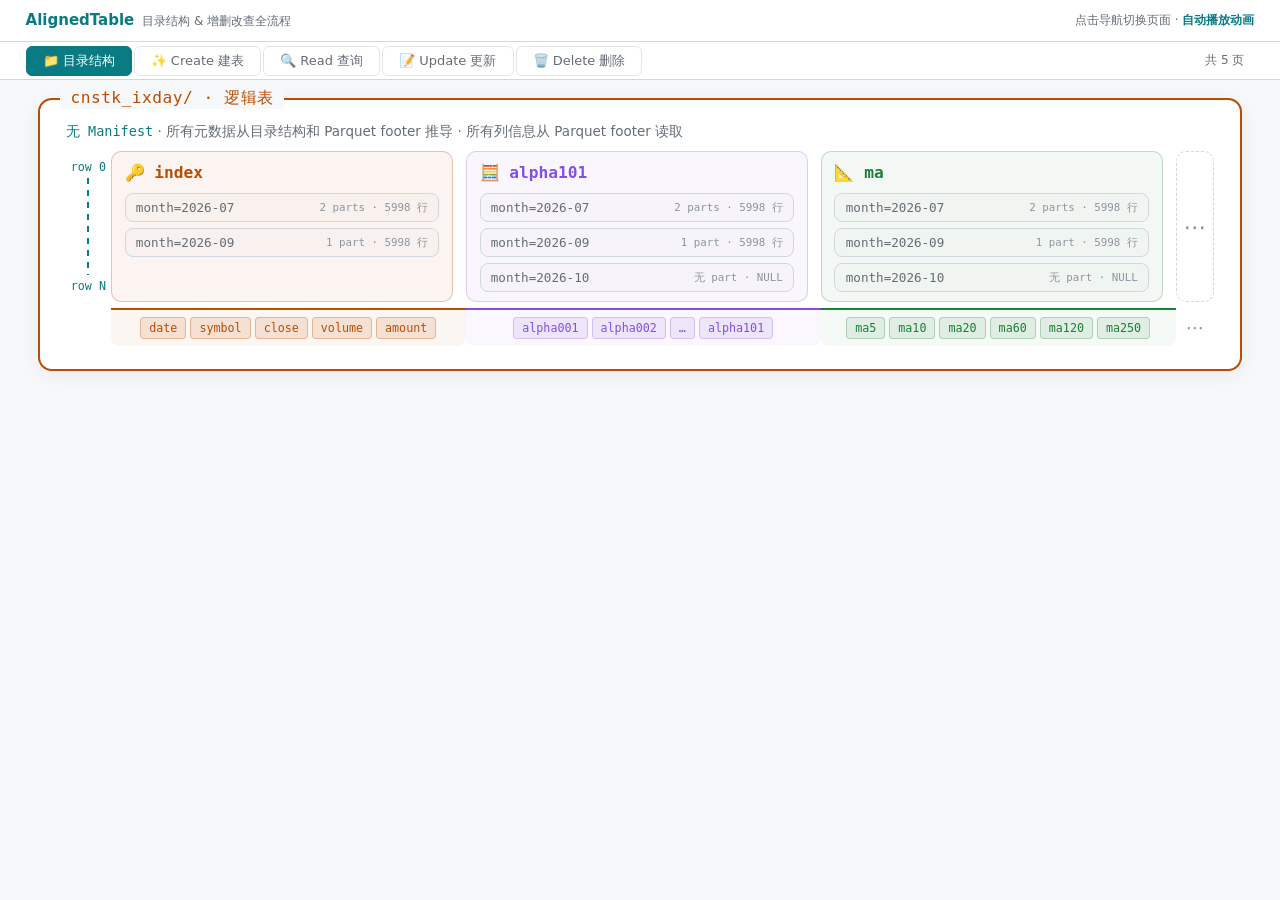
==== commit 8957273d: "feat: split logic.html into modular files + add CRUD animation slides Split the monolithic logic.htm" ====
--- a/logic.html
+++ b/logic.html
@@ -3,794 +3,297 @@
 <head>
 <meta charset="UTF-8">
 <meta name="viewport" content="width=device-width, initial-scale=1.0">
-<title>AlignedTable · 目录结构</title>
-<style>
-:root{
-  --bg:#f6f8fa; --panel:#ffffff; --panel2:#eef1f4; --line:#d0d7de; --line2:#e1e4e8;
-  --tx:#1f2328; --mut:#656d76; --dim:#8c959f;
-  --cyan:#0969da; --teal:#0a7b83; --org:#bc4c00; --grn:#1a7f37;
-  --prp:#8250df; --red:#cf222e; --yel:#9a6700;
-  /* per-level accent colors */
-  --l1:#0a7b83; --l1bg:rgba(10,123,131,.08); --l1bd:rgba(10,123,131,.45);  /* partition: teal */
-  --l2:#9a6700; --l2bg:rgba(154,103,0,.08); --l2bd:rgba(154,103,0,.45);  /* part: amber */
-  --l3:#8250df; --l3bg:rgba(130,80,223,.08); --l3bd:rgba(130,80,223,.45);  /* rg: purple */
-  --l4:#bc4c00; --l4bg:rgba(188,76,0,.08); --l4bd:rgba(188,76,0,.4);  /* fields: orange */
-}
-*{margin:0;padding:0;box-sizing:border-box}
-html,body{height:100%;overflow:hidden}
-body{
-  background:var(--bg);color:var(--tx);
-  font-family:"Segoe UI","Microsoft YaHei",system-ui,sans-serif;
-}
-
-/* ===== Top bar ===== */
-.topbar{
-  display:flex;align-items:center;justify-content:space-between;
-  padding:0 2vw;height:42px;border-bottom:1px solid var(--line);
-  background:var(--panel);flex-shrink:0;
-}
-.topbar .logo{font-size:15px;font-weight:600;color:var(--teal)}
-.topbar .logo span{color:var(--mut);font-weight:400;margin-left:8px;font-size:12px}
-.hint{color:var(--mut);font-size:12px}
-.hint b{color:var(--teal)}
-
-/* ===== Slide ===== */
-.slide{padding:2vh 3vw 3vh;height:calc(100vh - 42px);display:flex;flex-direction:column}
-
-/* ===== Table box ===== */
-.table-box{
-  border:2px solid var(--org);border-radius:14px;
-  background:var(--panel);padding:2.5vh 2vw;flex:1;
-  display:flex;flex-direction:column;position:relative;
-  box-shadow:0 4px 24px rgba(0,0,0,.06);min-height:0;
-}
-.table-box::before{
-  content:attr(data-name);position:absolute;top:-13px;left:20px;
-  background:var(--bg);padding:0 10px;font-size:1.8vh;
-  font-family:Consolas,monospace;color:var(--org);letter-spacing:.5px;
-}
-.desc{font-size:1.5vh;color:var(--mut);margin-bottom:1.2vh}
-.desc code{color:var(--teal);font-family:Consolas,monospace}
-
-/* ===== Main area ===== */
-.main-area{display:flex;flex:1;min-height:0}
-
-/* ===== Row axis ===== */
-.row-axis{
-  display:flex;flex-direction:column;align-items:center;
-  width:3.5vw;flex-shrink:0;justify-content:space-between;
-  color:var(--teal);font-size:1.3vh;font-family:Consolas,monospace;
-  padding-top:1vh;padding-bottom:1vh;
-}
-.row-axis .arrow{
-  flex:1;width:2px;background:repeating-linear-gradient(180deg,
-    var(--teal) 0,var(--teal) 6px,transparent 6px,transparent 12px);
-  margin:4px 0;
-}
-
-/* ===== Groups row ===== */
-.groups{display:flex;gap:1vw;flex:1;align-items:stretch;min-width:0}
-
-/* ===== L0: Column Group — always shows its partitions ===== */
-.group{
-  flex:1;min-width:0;border-radius:10px;
-  display:flex;flex-direction:column;
-  transition:all .3s;overflow:hidden;
-}
-.group-header{
-  padding:1.2vh 1vw;display:flex;align-items:center;justify-content:space-between;
-  font-family:Consolas,monospace;font-size:1.8vh;font-weight:600;
-  user-select:none;
-}
-.group-body{
-  display:flex;flex-direction:column;gap:.6vh;padding:0 1vw 1vh;
-  flex:1;min-height:0;overflow:auto;
-}
-
-.g-index{background:rgba(188,76,0,.06);border:1.5px solid rgba(188,76,0,.3)}
-.g-index .group-header{color:var(--org)}
-.g-factor{background:rgba(130,80,223,.05);border:1.5px solid rgba(130,80,223,.25)}
-.g-factor .group-header{color:var(--prp)}
-.g-fieldset{background:rgba(26,127,55,.05);border:1.5px solid rgba(26,127,55,.25)}
-.g-fieldset .group-header{color:var(--grn)}
-
-.group-more{
-  flex:0 0 3vw;border:1.5px dashed var(--line);background:transparent;
-  align-items:center;justify-content:center;
-}
-.group-more span{font-size:2.5vh;color:var(--dim)}
-
-/* ===== Spotlight: dim only unselected peers at the SAME level ===== */
-/* Partition selected → dim other partitions, but NOT their child parts */
-.table-box.has-sel .partition:not(.selected){opacity:.4;filter:saturate(.4)}
-/* Part selected → dim other partitions + other parts in selected partition */
-.table-box.has-sel-part .partition:not(.selected){opacity:.3;filter:saturate(.3)}
-.table-box.has-sel-part .partition.selected .part:not(.selected){opacity:.4;filter:saturate(.4)}
-/* RG selected → dim other partitions, other parts, other RGs */
-.table-box.has-sel-rg .partition:not(.selected){opacity:.25;filter:saturate(.2)}
-.table-box.has-sel-rg .partition.selected .part:not(.selected){opacity:.3;filter:saturate(.2)}
-.table-box.has-sel-rg .part.selected .rg:not(.selected){opacity:.35;filter:saturate(.3)}
-
-/* ===== L1: Partition — teal accent ===== */
-.partition{
-  border:1px solid var(--line);border-radius:8px;
-  background:rgba(0,0,0,.012);overflow:hidden;
-  transition:all .25s;
-  display:flex;flex-direction:column;min-height:0;flex-shrink:1;
-}
-.partition:not(.selected){flex:0 0 auto}
-.partition.selected{flex:1 1 0;min-height:0}
-.partition-header{cursor:pointer}
-.partition:hover{border-color:var(--mut);background:rgba(0,0,0,.025)}
-.partition.selected{
-  border:2px solid var(--l1bd);background:var(--l1bg);
-  box-shadow:0 0 12px rgba(10,123,131,.15);
-}
-.partition.selected .partition-header{color:var(--l1)}
-.partition-header{
-  padding:.7vh .8vw;display:flex;align-items:center;justify-content:space-between;
-  font-family:Consolas,monospace;font-size:1.4vh;color:var(--mut);
-  user-select:none;flex-shrink:0;
-}
-.partition-header .tag{color:var(--dim);font-size:1.2vh}
-.partition-body{display:none;flex-direction:column;gap:.6vh;padding:0 .6vw .8vh;flex:1;min-height:0;overflow:auto}
-.partition.selected .partition-body{display:flex}
-
-/* ===== L2: Part file — amber accent ===== */
-.part{
-  border:1px solid var(--line2);border-radius:6px;background:var(--panel);
-  overflow:hidden;transition:all .25s;
-  display:flex;flex-direction:column;min-height:0;flex-shrink:1;
-}
-.part:not(.selected){flex:0 0 auto}
-.part.selected{flex:1 1 0;min-height:0}
-.part:hover{border-color:var(--mut)}
-.part.selected{
-  border:2px solid var(--l2bd);background:var(--l2bg);
-  box-shadow:0 0 10px rgba(154,103,0,.15);
-}
-.part.selected .part-header{color:var(--l2)}
-.part-header{cursor:pointer}
-.part-header{
-  padding:.5vh .6vw;display:flex;align-items:center;justify-content:space-between;
-  font-family:Consolas,monospace;font-size:1.3vh;color:var(--tx);user-select:none;
-  flex-shrink:0;
-}
-.part-header .rows{color:var(--mut);font-size:1.1vh}
-.part-body{display:none;padding:.6vh .6vw .7vh;flex-direction:column;gap:.5vh;flex:1;min-height:0}
-.part.selected .part-body{display:flex}
-
-/* ===== L3: Row Group blocks — purple accent ===== */
-.rgs{display:flex;flex-direction:column;gap:5px;align-items:stretch;flex:1}
-.rg{
-  border:1px solid var(--line2);border-radius:6px;background:var(--panel);
-  overflow:hidden;transition:all .25s;
-  display:flex;flex-direction:column;min-height:0;flex-shrink:1;
-}
-.rg:not(.selected){flex:0 0 auto}
-.rg.selected{flex:1 1 0;min-height:0}
-.rg-label{cursor:pointer}
-.rg:hover{border-color:var(--mut)}
-.rg.selected{
-  border:2px solid var(--l3bd);background:var(--l3bg);
-  box-shadow:0 0 10px rgba(130,80,223,.15);
-}
-.rg.selected .rg-label{color:var(--l3)}
-.rg-label{
-  padding:.5vh .6vw;display:flex;align-items:center;justify-content:space-between;
-  font-family:Consolas,monospace;font-size:1.2vh;font-weight:500;
-  user-select:none;flex-shrink:0;
-}
-.rg-label .rg-meta{color:var(--dim);font-size:1vh;font-weight:400}
-.rg-A .rg-label{color:var(--cyan)}
-.rg-B .rg-label{color:var(--org)}
-.rg-C .rg-label{color:var(--grn)}
-.rg-D .rg-label{color:var(--prp)}
-.rg.selected.rg-A .rg-label,
-.rg.selected.rg-B .rg-label,
-.rg.selected.rg-C .rg-label,
-.rg.selected.rg-D .rg-label{color:var(--l3)}
-.rg-A{border-left:3px solid rgba(9,105,218,.4)}
-.rg-B{border-left:3px solid rgba(188,76,0,.4)}
-.rg-C{border-left:3px solid rgba(26,127,55,.4)}
-.rg-D{border-left:3px solid rgba(130,80,223,.4)}
-
-/* L4: Column list inside RG — horizontal row of field bars */
-.rg-body{
-  display:none;flex-direction:row;gap:4px;
-  padding:.5vh .5vw .6vh;flex:1;min-height:0;overflow-x:auto;align-items:stretch;
-}
-.rg.selected .rg-body{display:flex;flex-direction:row}
-.rg-body .col-chip{
-  flex:1 1 0;min-width:0;
-  font-family:Consolas,monospace;font-size:1.1vh;font-weight:600;
-  padding:4px 4px;border-radius:4px;
-  white-space:nowrap;overflow:hidden;text-overflow:ellipsis;
-  display:flex;align-items:center;justify-content:center;
-  background:var(--panel);border:1px solid var(--line2);color:var(--tx);
-  border-bottom:3px solid transparent;
-}
-.rg-body .col-chip:nth-child(6n+1){border-bottom-color:var(--cyan)}
-.rg-body .col-chip:nth-child(6n+2){border-bottom-color:var(--org)}
-.rg-body .col-chip:nth-child(6n+3){border-bottom-color:var(--grn)}
-.rg-body .col-chip:nth-child(6n+4){border-bottom-color:var(--prp)}
-.rg-body .col-chip:nth-child(6n+5){border-bottom-color:var(--yel)}
-.rg-body .col-chip:nth-child(6n+6){border-bottom-color:var(--teal)}
-
-/* ===== Empty partition ===== */
-.partition-empty{
-  padding:.5vh .8vw;text-align:center;font-size:1.2vh;
-  color:var(--dim);font-style:italic;
-}
-
-/* ===== Column axis (bottom) ===== */
-.col-axis{display:flex;gap:0;margin-top:.6vh}
-.col-axis .col-spacer{width:3.5vw;flex-shrink:0}
-.col-axis .col-block{
-  flex:1;display:flex;flex-wrap:wrap;gap:4px;align-items:center;justify-content:center;
-  padding:.8vh .5vw;border-radius:0 0 8px 8px;
-}
-.col-axis .col-block .field{
-  border-radius:4px;padding:3px 8px;font-size:1.3vh;
-  font-family:Consolas,monospace;white-space:nowrap;font-weight:500;
-}
-.col-axis .col-more{flex:0 0 3vw;display:flex;align-items:center;justify-content:center;color:var(--dim);font-size:2vh}
-</style>
+<title>AlignedTable · 目录结构与增删改查</title>
+<link rel="stylesheet" href="logic/css/common.css">
+<link rel="stylesheet" href="logic/css/crud.css">
 </head>
 <body>
 
 <div class="topbar">
-  <div class="logo">AlignedTable<span>目录结构</span></div>
-  <div class="hint">点击分区 → 文件 → Row Group → 字段 · <b>所有列组同步展开</b></div>
-</div>
-
-<div class="slide">
-  <div class="table-box" data-name="cnstk_ixday/  ·  逻辑表">
-    <div class="desc">
-      <code>_table.json</code> · last_txid: <span style="color:var(--grn)">42</span> · 仅存元数据（无 schema/无行数/无列信息）· 所有列信息从 Parquet footer 读取
-    </div>
-
-    <div class="main-area">
-      <div class="row-axis">
-        <span>row 0</span>
-        <div class="arrow"></div>
-        <span>row N</span>
+  <div class="logo">AlignedTable<span>目录结构 & 增删改查全流程</span></div>
+  <div class="hint">点击导航切换页面 · <b>自动播放动画</b></div>
+</div>
+
+<div class="slide-nav">
+  <div class="nav-btn active" data-slide="0">📁 目录结构</div>
+  <div class="nav-btn" data-slide="1">✨ Create 建表</div>
+  <div class="nav-btn" data-slide="2">🔍 Read 查询</div>
+  <div class="nav-btn" data-slide="3">📝 Update 更新</div>
+  <div class="nav-btn" data-slide="4">🗑️ Delete 删除</div>
+  <div class="nav-spacer"></div>
+  <div class="hint" style="padding-right:10px">共 5 页</div>
+</div>
+
+<div class="slide-container">
+
+<!-- ===== Slide 0: Original directory structure ===== -->
+<div class="slide-page active" data-page="0">
+  <div class="slide">
+    <div class="table-box" data-name="cnstk_ixday/  ·  逻辑表">
+      <div class="desc">
+        <code>无 Manifest</code> · 所有元数据从目录结构和 Parquet footer 推导 · 所有列信息从 Parquet footer 读取
       </div>
-
-      <div class="groups">
-
-        <!-- ===== index group ===== -->
-        <div class="group g-index" data-g="index">
-          <div class="group-header"><span>🔑 index</span></div>
-          <div class="group-body">
-
-            <div class="partition" data-p="2026-07">
-              <div class="partition-header">
-                <span>month=2026-07</span>
-                <span class="tag">2 parts · 5998 行</span>
-              </div>
-              <div class="partition-body">
-                <div class="part" data-part="0000">
-                  <div class="part-header">
-                    <span>0000-0000002998.parquet</span>
-                    <span class="rows">2998 rows</span>
-                  </div>
-                  <div class="part-body">
-                    <div class="rgs">
-                      <div class="rg rg-A" data-rg="A" data-tip="RG-A · rows 0–16383"><div class="rg-label">RG-A<span class="rg-meta">16384 rows · ZSTD · 5 cols</span></div>
-                        <div class="rg-body">
-                          <div class="col-chip">date</div>
-                          <div class="col-chip">symbol</div>
-                          <div class="col-chip">close</div>
-                          <div class="col-chip">volume</div>
-                          <div class="col-chip">amount</div>
-                        </div>
-                      </div>
-                      <div class="rg rg-B" data-rg="B" data-tip="RG-B · rows 16384–2997"><div class="rg-label">RG-B<span class="rg-meta">13614 rows · ZSTD · 5 cols</span></div>
-                        <div class="rg-body">
-                          <div class="col-chip">date</div>
-                          <div class="col-chip">symbol</div>
-                          <div class="col-chip">close</div>
-                          <div class="col-chip">volume</div>
-                          <div class="col-chip">amount</div>
-                        </div>
-                      </div>
-                    </div>
-                  </div>
-                </div>
-                <div class="part" data-part="0001">
-                  <div class="part-header">
-                    <span>0001-0000003000.parquet</span>
-                    <span class="rows">3000 rows</span>
-                  </div>
-                  <div class="part-body">
-                    <div class="rgs">
-                      <div class="rg rg-B" data-rg="B" data-tip="RG-B · rows 2998–4997"><div class="rg-label">RG-B<span class="rg-meta">13614 rows · ZSTD · 5 cols</span></div>
-                        <div class="rg-body">
-                          <div class="col-chip">date</div>
-                          <div class="col-chip">symbol</div>
-                          <div class="col-chip">close</div>
-                          <div class="col-chip">volume</div>
-                          <div class="col-chip">amount</div>
-                        </div>
-                      </div>
-                      <div class="rg rg-C" data-rg="C" data-tip="RG-C · rows 4998–5997"><div class="rg-label">RG-C<span class="rg-meta">1000 rows · ZSTD · 5 cols</span></div>
-                        <div class="rg-body">
-                          <div class="col-chip">date</div>
-                          <div class="col-chip">symbol</div>
-                          <div class="col-chip">close</div>
-                          <div class="col-chip">volume</div>
-                          <div class="col-chip">amount</div>
-                        </div>
-                      </div>
-                    </div>
+      <div class="main-area">
+        <div class="row-axis">
+          <span>row 0</span>
+          <div class="arrow"></div>
+          <span>row N</span>
+        </div>
+        <div class="groups">
+          <div class="group g-index" data-g="index">
+            <div class="group-header"><span>🔑 index</span></div>
+            <div class="group-body">
+              <div class="partition" data-p="2026-07">
+                <div class="partition-header"><span>month=2026-07</span><span class="tag">2 parts · 5998 行</span></div>
+                <div class="partition-body">
+                  <div class="part" data-part="0000">
+                    <div class="part-header"><span>0000-0000002998.parquet</span><span class="rows">2998 rows</span></div>
+                    <div class="part-body"><div class="rgs">
+                      <div class="rg rg-A" data-rg="A"><div class="rg-label">RG-A<span class="rg-meta">16384 rows · ZSTD · 5 cols</span></div>
+                        <div class="rg-body"><div class="col-chip">date</div><div class="col-chip">symbol</div><div class="col-chip">close</div><div class="col-chip">volume</div><div class="col-chip">amount</div></div></div>
+                      <div class="rg rg-B" data-rg="B"><div class="rg-label">RG-B<span class="rg-meta">13614 rows · ZSTD · 5 cols</span></div>
+                        <div class="rg-body"><div class="col-chip">date</div><div class="col-chip">symbol</div><div class="col-chip">close</div><div class="col-chip">volume</div><div class="col-chip">amount</div></div></div>
+                    </div></div>
+                  </div>
+                  <div class="part" data-part="0001">
+                    <div class="part-header"><span>0001-0000003000.parquet</span><span class="rows">3000 rows</span></div>
+                    <div class="part-body"><div class="rgs">
+                      <div class="rg rg-B" data-rg="B"><div class="rg-label">RG-B<span class="rg-meta">13614 rows · ZSTD · 5 cols</span></div>
+                        <div class="rg-body"><div class="col-chip">date</div><div class="col-chip">symbol</div><div class="col-chip">close</div><div class="col-chip">volume</div><div class="col-chip">amount</div></div></div>
+                      <div class="rg rg-C" data-rg="C"><div class="rg-label">RG-C<span class="rg-meta">1000 rows · ZSTD · 5 cols</span></div>
+                        <div class="rg-body"><div class="col-chip">date</div><div class="col-chip">symbol</div><div class="col-chip">close</div><div class="col-chip">volume</div><div class="col-chip">amount</div></div></div>
+                    </div></div>
+                  </div>
+                </div>
+              </div>
+              <div class="partition" data-p="2026-09">
+                <div class="partition-header"><span>month=2026-09</span><span class="tag">1 part · 5998 行</span></div>
+                <div class="partition-body">
+                  <div class="part" data-part="0000">
+                    <div class="part-header"><span>0000-0000005998.parquet</span><span class="rows">5998 rows</span></div>
+                    <div class="part-body"><div class="rgs">
+                      <div class="rg rg-A" data-rg="A"><div class="rg-label">RG-A<span class="rg-meta">16384 rows · ZSTD · 5 cols</span></div>
+                        <div class="rg-body"><div class="col-chip">date</div><div class="col-chip">symbol</div><div class="col-chip">close</div><div class="col-chip">volume</div><div class="col-chip">amount</div></div></div>
+                      <div class="rg rg-B" data-rg="B"><div class="rg-label">RG-B<span class="rg-meta">13614 rows · ZSTD · 5 cols</span></div>
+                        <div class="rg-body"><div class="col-chip">date</div><div class="col-chip">symbol</div><div class="col-chip">close</div><div class="col-chip">volume</div><div class="col-chip">amount</div></div></div>
+                      <div class="rg rg-C" data-rg="C"><div class="rg-label">RG-C<span class="rg-meta">1000 rows · ZSTD · 5 cols</span></div>
+                        <div class="rg-body"><div class="col-chip">date</div><div class="col-chip">symbol</div><div class="col-chip">close</div><div class="col-chip">volume</div><div class="col-chip">amount</div></div></div>
+                    </div></div>
                   </div>
                 </div>
               </div>
             </div>
-
-            <div class="partition" data-p="2026-09">
-              <div class="partition-header">
-                <span>month=2026-09</span>
-                <span class="tag">1 part · 5998 行</span>
-              </div>
-              <div class="partition-body">
-                <div class="part" data-part="0000">
-                  <div class="part-header">
-                    <span>0000-0000005998.parquet</span>
-                    <span class="rows">5998 rows</span>
-                  </div>
-                  <div class="part-body">
-                    <div class="rgs">
-                      <div class="rg rg-A" data-rg="A" data-tip="RG-A · rows 0–16383"><div class="rg-label">RG-A<span class="rg-meta">16384 rows · ZSTD · 5 cols</span></div>
-                        <div class="rg-body">
-                          <div class="col-chip">date</div>
-                          <div class="col-chip">symbol</div>
-                          <div class="col-chip">close</div>
-                          <div class="col-chip">volume</div>
-                          <div class="col-chip">amount</div>
-                        </div>
-                      </div>
-                      <div class="rg rg-B" data-rg="B" data-tip="RG-B · rows 16384–32767"><div class="rg-label">RG-B<span class="rg-meta">13614 rows · ZSTD · 5 cols</span></div>
-                        <div class="rg-body">
-                          <div class="col-chip">date</div>
-                          <div class="col-chip">symbol</div>
-                          <div class="col-chip">close</div>
-                          <div class="col-chip">volume</div>
-                          <div class="col-chip">amount</div>
-                        </div>
-                      </div>
-                      <div class="rg rg-C" data-rg="C" data-tip="RG-C · rows 32768–5997"><div class="rg-label">RG-C<span class="rg-meta">1000 rows · ZSTD · 5 cols</span></div>
-                        <div class="rg-body">
-                          <div class="col-chip">date</div>
-                          <div class="col-chip">symbol</div>
-                          <div class="col-chip">close</div>
-                          <div class="col-chip">volume</div>
-                          <div class="col-chip">amount</div>
-                        </div>
-                      </div>
-                    </div>
-                  </div>
-                </div>
+          </div>
+          <div class="group g-factor" data-g="alpha101">
+            <div class="group-header"><span>🧮 alpha101</span></div>
+            <div class="group-body">
+              <div class="partition" data-p="2026-07">
+                <div class="partition-header"><span>month=2026-07</span><span class="tag">2 parts · 5998 行</span></div>
+                <div class="partition-body">
+                  <div class="part" data-part="0000">
+                    <div class="part-header"><span>0000-0000002998.parquet</span><span class="rows">2998 rows</span></div>
+                    <div class="part-body"><div class="rgs">
+                      <div class="rg rg-A" data-rg="A"><div class="rg-label">RG-A<span class="rg-meta">16384 rows · 101 cols</span></div>
+                        <div class="rg-body"><div class="col-chip">alpha001</div><div class="col-chip">alpha002</div><div class="col-chip">…</div><div class="col-chip">alpha101</div></div></div>
+                      <div class="rg rg-B" data-rg="B"><div class="rg-label">RG-B<span class="rg-meta">13614 rows · 101 cols</span></div>
+                        <div class="rg-body"><div class="col-chip">alpha001</div><div class="col-chip">alpha002</div><div class="col-chip">…</div><div class="col-chip">alpha101</div></div></div>
+                    </div></div>
+                  </div>
+                </div>
+              </div>
+              <div class="partition" data-p="2026-09">
+                <div class="partition-header"><span>month=2026-09</span><span class="tag">1 part · 5998 行</span></div>
+                <div class="partition-body">
+                  <div class="part" data-part="0000">
+                    <div class="part-header"><span>0000-0000005998.parquet</span><span class="rows">5998 rows</span></div>
+                    <div class="part-body"><div class="rgs">
+                      <div class="rg rg-A" data-rg="A"><div class="rg-label">RG-A<span class="rg-meta">16384 rows · 101 cols</span></div>
+                        <div class="rg-body"><div class="col-chip">alpha001</div><div class="col-chip">alpha002</div><div class="col-chip">…</div><div class="col-chip">alpha101</div></div></div>
+                      <div class="rg rg-B" data-rg="B"><div class="rg-label">RG-B<span class="rg-meta">13614 rows · 101 cols</span></div>
+                        <div class="rg-body"><div class="col-chip">alpha001</div><div class="col-chip">alpha002</div><div class="col-chip">…</div><div class="col-chip">alpha101</div></div></div>
+                    </div></div>
+                  </div>
+                </div>
+              </div>
+              <div class="partition" data-p="2026-10">
+                <div class="partition-header"><span>month=2026-10</span><span class="tag">无 part · NULL</span></div>
+                <div class="partition-body"><div class="partition-empty">— 该组未写入此分区 —</div></div>
               </div>
             </div>
-
-            <div class="partition" data-p="2026-10">
-              <div class="partition-header">
-                <span style="color:var(--grn)">month=2026-10</span>
-                <span class="tag" style="color:var(--grn)">新分区 · 1 行</span>
-              </div>
-              <div class="partition-body">
-                <div class="part" data-part="0000">
-                  <div class="part-header">
-                    <span>0000-0000000001.parquet</span>
-                    <span class="rows">1 row</span>
-                  </div>
-                  <div class="part-body">
-                    <div class="rgs">
-                      <div class="rg rg-D" data-rg="D" data-tip="RG-D · 1 行（INSERT 追加）"><div class="rg-label">RG-D<span class="rg-meta">1 row · ZSTD · 5 cols</span></div>
-                        <div class="rg-body">
-                          <div class="col-chip">date</div>
-                          <div class="col-chip">symbol</div>
-                          <div class="col-chip">close</div>
-                          <div class="col-chip">volume</div>
-                          <div class="col-chip">amount</div>
-                        </div>
-                      </div>
-                    </div>
-                  </div>
-                </div>
+          </div>
+          <div class="group g-fieldset" data-g="ma">
+            <div class="group-header"><span>📐 ma</span></div>
+            <div class="group-body">
+              <div class="partition" data-p="2026-07">
+                <div class="partition-header"><span>month=2026-07</span><span class="tag">2 parts · 5998 行</span></div>
+                <div class="partition-body">
+                  <div class="part" data-part="0000">
+                    <div class="part-header"><span>0000-0000002998.parquet</span><span class="rows">2998 rows</span></div>
+                    <div class="part-body"><div class="rgs">
+                      <div class="rg rg-A" data-rg="A"><div class="rg-label">RG-A<span class="rg-meta">16384 rows · 6 cols</span></div>
+                        <div class="rg-body"><div class="col-chip">ma5</div><div class="col-chip">ma10</div><div class="col-chip">ma20</div><div class="col-chip">ma60</div><div class="col-chip">ma120</div><div class="col-chip">ma250</div></div></div>
+                      <div class="rg rg-B" data-rg="B"><div class="rg-label">RG-B<span class="rg-meta">13614 rows · 6 cols</span></div>
+                        <div class="rg-body"><div class="col-chip">ma5</div><div class="col-chip">ma10</div><div class="col-chip">ma20</div><div class="col-chip">ma60</div><div class="col-chip">ma120</div><div class="col-chip">ma250</div></div></div>
+                    </div></div>
+                  </div>
+                </div>
+              </div>
+              <div class="partition" data-p="2026-09">
+                <div class="partition-header"><span>month=2026-09</span><span class="tag">1 part · 5998 行</span></div>
+                <div class="partition-body">
+                  <div class="part" data-part="0000">
+                    <div class="part-header"><span>0000-0000005998.parquet</span><span class="rows">5998 rows</span></div>
+                    <div class="part-body"><div class="rgs">
+                      <div class="rg rg-A" data-rg="A"><div class="rg-label">RG-A<span class="rg-meta">16384 rows · 6 cols</span></div>
+                        <div class="rg-body"><div class="col-chip">ma5</div><div class="col-chip">ma10</div><div class="col-chip">ma20</div><div class="col-chip">ma60</div><div class="col-chip">ma120</div><div class="col-chip">ma250</div></div></div>
+                      <div class="rg rg-B" data-rg="B"><div class="rg-label">RG-B<span class="rg-meta">13614 rows · 6 cols</span></div>
+                        <div class="rg-body"><div class="col-chip">ma5</div><div class="col-chip">ma10</div><div class="col-chip">ma20</div><div class="col-chip">ma60</div><div class="col-chip">ma120</div><div class="col-chip">ma250</div></div></div>
+                    </div></div>
+                  </div>
+                </div>
+              </div>
+              <div class="partition" data-p="2026-10">
+                <div class="partition-header"><span>month=2026-10</span><span class="tag">无 part · NULL</span></div>
+                <div class="partition-body"><div class="partition-empty">— 未写入 —</div></div>
               </div>
             </div>
-
           </div>
-        </div>
-
-        <!-- ===== alpha101 group ===== -->
-        <div class="group g-factor" data-g="alpha101">
-          <div class="group-header"><span>🧮 alpha101</span></div>
-          <div class="group-body">
-
-            <div class="partition" data-p="2026-07">
-              <div class="partition-header">
-                <span>month=2026-07</span>
-                <span class="tag">2 parts · 5998 行</span>
-              </div>
-              <div class="partition-body">
-                <div class="part" data-part="0000">
-                  <div class="part-header">
-                    <span>0000-0000002998.parquet</span>
-                    <span class="rows">2998 rows</span>
-                  </div>
-                  <div class="part-body">
-                    <div class="rgs">
-                      <div class="rg rg-A" data-rg="A" data-tip="RG-A · 与 index part 0000 同行区间"><div class="rg-label">RG-A<span class="rg-meta">16384 rows · ZSTD · 101 cols</span></div>
-                        <div class="rg-body">
-                          <div class="col-chip">alpha001</div>
-                          <div class="col-chip">alpha002</div>
-                          <div class="col-chip">…</div>
-                          <div class="col-chip">alpha101</div>
-                        </div>
-                      </div>
-                      <div class="rg rg-B" data-rg="B" data-tip="RG-B"><div class="rg-label">RG-B<span class="rg-meta">13614 rows · ZSTD · 101 cols</span></div>
-                        <div class="rg-body">
-                          <div class="col-chip">alpha001</div>
-                          <div class="col-chip">alpha002</div>
-                          <div class="col-chip">…</div>
-                          <div class="col-chip">alpha101</div>
-                        </div>
-                      </div>
-                    </div>
-                  </div>
-                </div>
-                <div class="part" data-part="0001">
-                  <div class="part-header">
-                    <span>0001-0000003000.parquet</span>
-                    <span class="rows">3000 rows</span>
-                  </div>
-                  <div class="part-body">
-                    <div class="rgs">
-                      <div class="rg rg-B" data-rg="B" data-tip="RG-B"><div class="rg-label">RG-B<span class="rg-meta">13614 rows · ZSTD · 101 cols</span></div>
-                        <div class="rg-body">
-                          <div class="col-chip">alpha001</div>
-                          <div class="col-chip">alpha002</div>
-                          <div class="col-chip">…</div>
-                          <div class="col-chip">alpha101</div>
-                        </div>
-                      </div>
-                      <div class="rg rg-C" data-rg="C" data-tip="RG-C"><div class="rg-label">RG-C<span class="rg-meta">1000 rows · ZSTD · 101 cols</span></div>
-                        <div class="rg-body">
-                          <div class="col-chip">alpha001</div>
-                          <div class="col-chip">alpha002</div>
-                          <div class="col-chip">…</div>
-                          <div class="col-chip">alpha101</div>
-                        </div>
-                      </div>
-                    </div>
-                  </div>
-                </div>
-              </div>
-            </div>
-
-            <div class="partition" data-p="2026-09">
-              <div class="partition-header">
-                <span>month=2026-09</span>
-                <span class="tag">1 part · 5998 行</span>
-              </div>
-              <div class="partition-body">
-                <div class="part" data-part="0000">
-                  <div class="part-header">
-                    <span>0000-0000005998.parquet</span>
-                    <span class="rows">5998 rows</span>
-                  </div>
-                  <div class="part-body">
-                    <div class="rgs">
-                      <div class="rg rg-A" data-rg="A" data-tip="RG-A · 与 index 同行区间"><div class="rg-label">RG-A<span class="rg-meta">16384 rows · ZSTD · 101 cols</span></div>
-                        <div class="rg-body">
-                          <div class="col-chip">alpha001</div>
-                          <div class="col-chip">alpha002</div>
-                          <div class="col-chip">…</div>
-                          <div class="col-chip">alpha101</div>
-                        </div>
-                      </div>
-                      <div class="rg rg-B" data-rg="B" data-tip="RG-B"><div class="rg-label">RG-B<span class="rg-meta">13614 rows · ZSTD · 101 cols</span></div>
-                        <div class="rg-body">
-                          <div class="col-chip">alpha001</div>
-                          <div class="col-chip">alpha002</div>
-                          <div class="col-chip">…</div>
-                          <div class="col-chip">alpha101</div>
-                        </div>
-                      </div>
-                      <div class="rg rg-C" data-rg="C" data-tip="RG-C"><div class="rg-label">RG-C<span class="rg-meta">1000 rows · ZSTD · 101 cols</span></div>
-                        <div class="rg-body">
-                          <div class="col-chip">alpha001</div>
-                          <div class="col-chip">alpha002</div>
-                          <div class="col-chip">…</div>
-                          <div class="col-chip">alpha101</div>
-                        </div>
-                      </div>
-                    </div>
-                  </div>
-                </div>
-              </div>
-            </div>
-
-            <div class="partition" data-p="2026-10">
-              <div class="partition-header">
-                <span>month=2026-10</span>
-                <span class="tag">无 part · NULL</span>
-              </div>
-              <div class="partition-body">
-                <div class="partition-empty">— 该组未写入此分区 —</div>
-              </div>
-            </div>
-
-          </div>
-        </div>
-
-        <!-- ===== ma group ===== -->
-        <div class="group g-fieldset" data-g="ma">
-          <div class="group-header"><span>📐 ma</span></div>
-          <div class="group-body">
-
-            <div class="partition" data-p="2026-07">
-              <div class="partition-header">
-                <span>month=2026-07</span>
-                <span class="tag">2 parts · 5998 行</span>
-              </div>
-              <div class="partition-body">
-                <div class="part" data-part="0000">
-                  <div class="part-header">
-                    <span>0000-0000002998.parquet</span>
-                    <span class="rows">2998 rows</span>
-                  </div>
-                  <div class="part-body">
-                    <div class="rgs">
-                      <div class="rg rg-A" data-rg="A" data-tip="RG-A · 与 index 同行区间"><div class="rg-label">RG-A<span class="rg-meta">16384 rows · ZSTD · 6 cols</span></div>
-                        <div class="rg-body">
-                          <div class="col-chip">ma5</div>
-                          <div class="col-chip">ma10</div>
-                          <div class="col-chip">ma20</div>
-                          <div class="col-chip">ma60</div>
-                          <div class="col-chip">ma120</div>
-                          <div class="col-chip">ma250</div>
-                        </div>
-                      </div>
-                      <div class="rg rg-B" data-rg="B" data-tip="RG-B"><div class="rg-label">RG-B<span class="rg-meta">13614 rows · ZSTD · 6 cols</span></div>
-                        <div class="rg-body">
-                          <div class="col-chip">ma5</div>
-                          <div class="col-chip">ma10</div>
-                          <div class="col-chip">ma20</div>
-                          <div class="col-chip">ma60</div>
-                          <div class="col-chip">ma120</div>
-                          <div class="col-chip">ma250</div>
-                        </div>
-                      </div>
-                    </div>
-                  </div>
-                </div>
-                <div class="part" data-part="0001">
-                  <div class="part-header">
-                    <span>0001-0000003000.parquet</span>
-                    <span class="rows">3000 rows</span>
-                  </div>
-                  <div class="part-body">
-                    <div class="rgs">
-                      <div class="rg rg-B" data-rg="B" data-tip="RG-B"><div class="rg-label">RG-B<span class="rg-meta">13614 rows · ZSTD · 6 cols</span></div>
-                        <div class="rg-body">
-                          <div class="col-chip">ma5</div>
-                          <div class="col-chip">ma10</div>
-                          <div class="col-chip">ma20</div>
-                          <div class="col-chip">ma60</div>
-                          <div class="col-chip">ma120</div>
-                          <div class="col-chip">ma250</div>
-                        </div>
-                      </div>
-                      <div class="rg rg-C" data-rg="C" data-tip="RG-C"><div class="rg-label">RG-C<span class="rg-meta">1000 rows · ZSTD · 6 cols</span></div>
-                        <div class="rg-body">
-                          <div class="col-chip">ma5</div>
-                          <div class="col-chip">ma10</div>
-                          <div class="col-chip">ma20</div>
-                          <div class="col-chip">ma60</div>
-                          <div class="col-chip">ma120</div>
-                          <div class="col-chip">ma250</div>
-                        </div>
-                      </div>
-                    </div>
-                  </div>
-                </div>
-              </div>
-            </div>
-
-            <div class="partition" data-p="2026-09">
-              <div class="partition-header">
-                <span>month=2026-09</span>
-                <span class="tag">1 part · 5998 行</span>
-              </div>
-              <div class="partition-body">
-                <div class="part" data-part="0000">
-                  <div class="part-header">
-                    <span>0000-0000005998.parquet</span>
-                    <span class="rows">5998 rows</span>
-                  </div>
-                  <div class="part-body">
-                    <div class="rgs">
-                      <div class="rg rg-A" data-rg="A" data-tip="RG-A · 与 index 同行区间"><div class="rg-label">RG-A<span class="rg-meta">16384 rows · ZSTD · 6 cols</span></div>
-                        <div class="rg-body">
-                          <div class="col-chip">ma5</div>
-                          <div class="col-chip">ma10</div>
-                          <div class="col-chip">ma20</div>
-                          <div class="col-chip">ma60</div>
-                          <div class="col-chip">ma120</div>
-                          <div class="col-chip">ma250</div>
-                        </div>
-                      </div>
-                      <div class="rg rg-B" data-rg="B" data-tip="RG-B"><div class="rg-label">RG-B<span class="rg-meta">13614 rows · ZSTD · 6 cols</span></div>
-                        <div class="rg-body">
-                          <div class="col-chip">ma5</div>
-                          <div class="col-chip">ma10</div>
-                          <div class="col-chip">ma20</div>
-                          <div class="col-chip">ma60</div>
-                          <div class="col-chip">ma120</div>
-                          <div class="col-chip">ma250</div>
-                        </div>
-                      </div>
-                      <div class="rg rg-C" data-rg="C" data-tip="RG-C"><div class="rg-label">RG-C<span class="rg-meta">1000 rows · ZSTD · 6 cols</span></div>
-                        <div class="rg-body">
-                          <div class="col-chip">ma5</div>
-                          <div class="col-chip">ma10</div>
-                          <div class="col-chip">ma20</div>
-                          <div class="col-chip">ma60</div>
-                          <div class="col-chip">ma120</div>
-                          <div class="col-chip">ma250</div>
-                        </div>
-                      </div>
-                    </div>
-                  </div>
-                </div>
-              </div>
-            </div>
-
-            <div class="partition" data-p="2026-10">
-              <div class="partition-header">
-                <span>month=2026-10</span>
-                <span class="tag">无 part · NULL</span>
-              </div>
-              <div class="partition-body">
-                <div class="partition-empty">— 未写入 —</div>
-              </div>
-            </div>
-
-          </div>
-        </div>
-
-        <!-- ===== more groups ===== -->
-        <div class="group group-more"><span>⋯</span></div>
-
+          <div class="group group-more"><span>⋯</span></div>
+        </div>
       </div>
-    </div>
-
-    <!-- ===== Column axis (bottom) ===== -->
-    <div class="col-axis">
-      <div class="col-spacer"></div>
-      <div class="col-block" style="background:rgba(188,76,0,.05);border-top:2px solid var(--org)">
-        <span class="field" style="background:rgba(188,76,0,.12);color:var(--org);border:1px solid rgba(188,76,0,.3)">date</span>
-        <span class="field" style="background:rgba(188,76,0,.12);color:var(--org);border:1px solid rgba(188,76,0,.3)">symbol</span>
-        <span class="field" style="background:rgba(188,76,0,.12);color:var(--org);border:1px solid rgba(188,76,0,.3)">close</span>
-        <span class="field" style="background:rgba(188,76,0,.12);color:var(--org);border:1px solid rgba(188,76,0,.3)">volume</span>
-        <span class="field" style="background:rgba(188,76,0,.12);color:var(--org);border:1px solid rgba(188,76,0,.3)">amount</span>
+      <div class="col-axis">
+        <div class="col-spacer"></div>
+        <div class="col-block" style="background:rgba(188,76,0,.05);border-top:2px solid var(--org)">
+          <span class="field" style="background:rgba(188,76,0,.12);color:var(--org);border:1px solid rgba(188,76,0,.3)">date</span>
+          <span class="field" style="background:rgba(188,76,0,.12);color:var(--org);border:1px solid rgba(188,76,0,.3)">symbol</span>
+          <span class="field" style="background:rgba(188,76,0,.12);color:var(--org);border:1px solid rgba(188,76,0,.3)">close</span>
+          <span class="field" style="background:rgba(188,76,0,.12);color:var(--org);border:1px solid rgba(188,76,0,.3)">volume</span>
+          <span class="field" style="background:rgba(188,76,0,.12);color:var(--org);border:1px solid rgba(188,76,0,.3)">amount</span>
+        </div>
+        <div class="col-block" style="background:rgba(130,80,223,.04);border-top:2px solid var(--prp)">
+          <span class="field" style="background:rgba(130,80,223,.1);color:var(--prp);border:1px solid rgba(130,80,223,.25)">alpha001</span>
+          <span class="field" style="background:rgba(130,80,223,.1);color:var(--prp);border:1px solid rgba(130,80,223,.25)">alpha002</span>
+          <span class="field" style="background:rgba(130,80,223,.1);color:var(--prp);border:1px solid rgba(130,80,223,.25)">…</span>
+          <span class="field" style="background:rgba(130,80,223,.1);color:var(--prp);border:1px solid rgba(130,80,223,.25)">alpha101</span>
+        </div>
+        <div class="col-block" style="background:rgba(26,127,55,.04);border-top:2px solid var(--grn)">
+          <span class="field" style="background:rgba(26,127,55,.1);color:var(--grn);border:1px solid rgba(26,127,55,.25)">ma5</span>
+          <span class="field" style="background:rgba(26,127,55,.1);color:var(--grn);border:1px solid rgba(26,127,55,.25)">ma10</span>
+          <span class="field" style="background:rgba(26,127,55,.1);color:var(--grn);border:1px solid rgba(26,127,55,.25)">ma20</span>
+          <span class="field" style="background:rgba(26,127,55,.1);color:var(--grn);border:1px solid rgba(26,127,55,.25)">ma60</span>
+          <span class="field" style="background:rgba(26,127,55,.1);color:var(--grn);border:1px solid rgba(26,127,55,.25)">ma120</span>
+          <span class="field" style="background:rgba(26,127,55,.1);color:var(--grn);border:1px solid rgba(26,127,55,.25)">ma250</span>
+        </div>
+        <div class="col-more">⋯</div>
       </div>
-      <div class="col-block" style="background:rgba(130,80,223,.04);border-top:2px solid var(--prp)">
-        <span class="field" style="background:rgba(130,80,223,.1);color:var(--prp);border:1px solid rgba(130,80,223,.25)">alpha001</span>
-        <span class="field" style="background:rgba(130,80,223,.1);color:var(--prp);border:1px solid rgba(130,80,223,.25)">alpha002</span>
-        <span class="field" style="background:rgba(130,80,223,.1);color:var(--prp);border:1px solid rgba(130,80,223,.25)">…</span>
-        <span class="field" style="background:rgba(130,80,223,.1);color:var(--prp);border:1px solid rgba(130,80,223,.25)">alpha101</span>
-      </div>
-      <div class="col-block" style="background:rgba(26,127,55,.04);border-top:2px solid var(--grn)">
-        <span class="field" style="background:rgba(26,127,55,.1);color:var(--grn);border:1px solid rgba(26,127,55,.25)">ma5</span>
-        <span class="field" style="background:rgba(26,127,55,.1);color:var(--grn);border:1px solid rgba(26,127,55,.25)">ma10</span>
-        <span class="field" style="background:rgba(26,127,55,.1);color:var(--grn);border:1px solid rgba(26,127,55,.25)">ma20</span>
-        <span class="field" style="background:rgba(26,127,55,.1);color:var(--grn);border:1px solid rgba(26,127,55,.25)">ma60</span>
-        <span class="field" style="background:rgba(26,127,55,.1);color:var(--grn);border:1px solid rgba(26,127,55,.25)">ma120</span>
-        <span class="field" style="background:rgba(26,127,55,.1);color:var(--grn);border:1px solid rgba(26,127,55,.25)">ma250</span>
-      </div>
-      <div class="col-more">⋯</div>
-    </div>
-
-  </div>
-</div>
-
-<script>
-"use strict";
-(function(){
-  var tableBox = document.querySelector(".table-box");
-
-  // Click partition HEADER → toggle independently (multi-select)
-  document.querySelectorAll(".partition-header").forEach(function(h){
-    h.addEventListener("click", function(e){
-      e.stopPropagation();
-      var p = h.closest(".partition");
-      var key = p.getAttribute("data-p");
-
-      // Toggle all groups' same-data-p partitions together
-      var isOn = p.classList.contains("selected");
-      document.querySelectorAll('.partition[data-p="'+key+'"]').forEach(function(x){
-        if (isOn) x.classList.remove("selected");
-        else x.classList.add("selected");
-      });
-      // When collapsing a partition, also collapse its child parts/RGs
-      if (isOn) {
-        document.querySelectorAll('.partition[data-p="'+key+'"] .part.selected').forEach(function(x){
-          x.classList.remove("selected");
-        });
-        document.querySelectorAll('.partition[data-p="'+key+'"] .rg.selected').forEach(function(x){
-          x.classList.remove("selected");
-        });
-      }
-      updateSpotlight();
-    });
-  });
-
-  // Click part HEADER → toggle independently (multi-select)
-  document.querySelectorAll(".part-header").forEach(function(h){
-    h.addEventListener("click", function(e){
-      e.stopPropagation();
-      var pt = h.closest(".part");
-      var pKey = pt.closest(".partition").getAttribute("data-p");
-      var partKey = pt.getAttribute("data-part");
-
-      // Ensure parent partition is selected
-      if (!pt.closest(".partition").classList.contains("selected")) {
-        document.querySelectorAll('.partition[data-p="'+pKey+'"]').forEach(function(x){
-          x.classList.add("selected");
-        });
-      }
-
-      // Toggle all groups' same part together
-      var isOn = pt.classList.contains("selected");
-      document.querySelectorAll('.partition[data-p="'+pKey+'"] .part[data-part="'+partKey+'"]').forEach(function(x){
-        if (isOn) x.classList.remove("selected");
-        else x.classList.add("selected");
-      });
-      // When collapsing a part, also collapse its child RGs
-      if (isOn) {
-        document.querySelectorAll('.partition[data-p="'+pKey+'"] .part[data-part="'+partKey+'"] .rg.selected').forEach(function(x){
-          x.classList.remove("selected");
-        });
-      }
-      updateSpotlight();
-    });
-  });
-
-  // Click RG LABEL → toggle independently, synced only within same partition+part
-  document.querySelectorAll(".rg-label").forEach(function(h){
-    h.addEventListener("click", function(e){
-      e.stopPropagation();
-      var rg = h.closest(".rg");
-      var rgKey = rg.getAttribute("data-rg");
-      var pKey = rg.closest(".partition").getAttribute("data-p");
-      var partKey = rg.closest(".part").getAttribute("data-part");
-
-      // Toggle only RGs in the SAME partition + SAME part across all groups
-      var isOn = rg.classList.contains("selected");
-      document.querySelectorAll('.partition[data-p="'+pKey+'"] .part[data-part="'+partKey+'"] .rg[data-rg="'+rgKey+'"]').forEach(function(x){
-        if (isOn) x.classList.remove("selected");
-        else x.classList.add("selected");
-      });
-      updateSpotlight();
-    });
-  });
-
-  function updateSpotlight(){
-    var hasP = document.querySelector(".partition.selected");
-    var hasPt = document.querySelector(".part.selected");
-    var hasRG = document.querySelector(".rg.selected");
-    tableBox.classList.remove("has-sel","has-sel-part","has-sel-rg");
-    if (hasRG) tableBox.classList.add("has-sel","has-sel-part","has-sel-rg");
-    else if (hasPt) tableBox.classList.add("has-sel","has-sel-part");
-    else if (hasP) tableBox.classList.add("has-sel");
-  }
-})();
-</script>
+    </div>
+  </div>
+</div>
+
+<!-- ===== Slide 1: CREATE ===== -->
+<div class="slide-page" data-page="1">
+  <div class="crud-slide">
+    <div class="crud-title"><span class="badge create">CREATE</span> aligned_create — 建表 / 扩展列组</div>
+    <div class="crud-desc">
+      <code>aligned_create(table, group, columns, root=..., partition_template=...)</code> — 建表时创建 index 列组 + 默认分区占位 parquet（0 行，footer 携带 schema）。
+      扩展列组时为每个已有分区写 N 行全 NULL 占位 parquet，满足分区对齐契约。分区模板默认 <code>month=%Y-%m</code>。
+    </div>
+    <div class="anim-legend">
+      <div class="lg-item"><div class="lg-dot index"></div>index 列组（Key 列）</div>
+      <div class="lg-item"><div class="lg-dot factor"></div>factor 列组</div>
+      <div class="lg-item"><div class="lg-dot ma"></div>fieldset 列组</div>
+      <div class="lg-item"><div class="lg-dot new"></div>新建</div>
+      <div class="lg-item"><div class="lg-dot partition"></div>分区目录</div>
+    </div>
+    <div class="anim-controls">
+      <button class="primary" onclick="playCRUD('create')">▶ 播放</button>
+      <button onclick="resetCRUD('create')">↺ 重置</button>
+      <span class="step-display" id="create-step">步骤 0 / 5</span>
+    </div>
+    <div class="anim-canvas" id="create-canvas"></div>
+  </div>
+</div>
+
+<!-- ===== Slide 2: READ ===== -->
+<div class="slide-page" data-page="2">
+  <div class="crud-slide">
+    <div class="crud-title"><span class="badge read">READ</span> aligned_scan — 多列组并行扫描</div>
+    <div class="crud-desc">
+      <code>SELECT date, symbol, close, alpha001, ma20 FROM aligned_scan('cnstk_ixday') WHERE date = '2026-09-01'</code> —
+      只打开被选中的列组，Parquet 内只读被选中的列。多个 Parquet Reader 的 Vector 直接组装进同一个 DataChunk，不做 JOIN。
+      分区裁剪跳过不匹配的分区，Row Group 裁剪跳过不匹配的 RG。
+    </div>
+    <div class="anim-legend">
+      <div class="lg-item"><div class="lg-dot index"></div>index 列组</div>
+      <div class="lg-item"><div class="lg-dot factor"></div>factor 列组</div>
+      <div class="lg-item"><div class="lg-dot ma"></div>fieldset 列组</div>
+      <div class="lg-item"><div class="lg-dot" style="background:rgba(9,105,218,.15);border-color:var(--cyan)"></div>命中</div>
+      <div class="lg-item"><div class="lg-dot" style="background:var(--panel2);border-color:var(--line2)"></div>裁剪跳过</div>
+    </div>
+    <div class="anim-controls">
+      <button class="primary" onclick="playCRUD('read')">▶ 播放</button>
+      <button onclick="resetCRUD('read')">↺ 重置</button>
+      <span class="step-display" id="read-step">步骤 0 / 6</span>
+    </div>
+    <div class="anim-canvas" id="read-canvas"></div>
+  </div>
+</div>
+
+<!-- ===== Slide 3: UPDATE ===== -->
+<div class="slide-page" data-page="3">
+  <div class="crud-slide">
+    <div class="crud-title"><span class="badge update">UPDATE</span> INSERT / UPDATE — 按 (symbol, date) 主键写入</div>
+    <div class="crud-desc">
+      <code>INSERT INTO al.cnstk_ixday VALUES ('600000', DATE '2026-10-15', 12.5, ...)</code> —
+      按 (symbol, date) 主键定位：新行追加到对应分区的末 part（若末 part &lt; 1M 行则原地追加重写，否则新建 part）；
+      已有行则原地更新。只重写受影响的 part，其他 part 不动。两阶段提交：先写 _tmp/ 再原子 move。
+    </div>
+    <div class="anim-legend">
+      <div class="lg-item"><div class="lg-dot index"></div>index 列组</div>
+      <div class="lg-item"><div class="lg-dot update"></div>正在重写</div>
+      <div class="lg-item"><div class="lg-dot new"></div>新建 part</div>
+      <div class="lg-item"><div class="lg-dot" style="background:rgba(26,127,55,.12);border-color:var(--grn)"></div>提交完成</div>
+    </div>
+    <div class="anim-controls">
+      <button class="primary" onclick="playCRUD('update')">▶ 播放</button>
+      <button onclick="resetCRUD('update')">↺ 重置</button>
+      <span class="step-display" id="update-step">步骤 0 / 7</span>
+    </div>
+    <div class="anim-canvas" id="update-canvas"></div>
+  </div>
+</div>
+
+<!-- ===== Slide 4: DELETE ===== -->
+<div class="slide-page" data-page="4">
+  <div class="crud-slide">
+    <div class="crud-title"><span class="badge delete">DELETE</span> aligned_drop / DELETE — 删除列组或行</div>
+    <div class="crud-desc">
+      <code>aligned_drop(table, 'factor/alpha')</code> 删除单个列组目录树；<code>aligned_drop(table, 'index')</code> 删除整张表。
+      标准 <code>DELETE FROM al.cnstk_ixday WHERE date = '2026-07-01'</code> 按主键删除行：删空分区 → 整分区移除，删空中间 part → 原地重写为 0 行空文件保持索引连续。
+    </div>
+    <div class="anim-legend">
+      <div class="lg-item"><div class="lg-dot index"></div>index 列组</div>
+      <div class="lg-item"><div class="lg-dot factor"></div>factor 列组</div>
+      <div class="lg-item"><div class="lg-dot delete"></div>正在删除</div>
+      <div class="lg-item"><div class="lg-dot" style="background:var(--panel2);border-color:var(--line2);opacity:.4"></div>已删除</div>
+    </div>
+    <div class="anim-controls">
+      <button class="primary" onclick="playCRUD('delete')">▶ 播放</button>
+      <button onclick="resetCRUD('delete')">↺ 重置</button>
+      <span class="step-display" id="delete-step">步骤 0 / 6</span>
+    </div>
+    <div class="anim-canvas" id="delete-canvas"></div>
+  </div>
+</div>
+
+</div><!-- slide-container -->
+
+<script src="logic/js/anim.js"></script>
+<script src="logic/js/nav.js"></script>
+<script src="logic/js/slide0.js"></script>
+<script src="logic/js/create.js"></script>
+<script src="logic/js/read.js"></script>
+<script src="logic/js/update.js"></script>
+<script src="logic/js/delete.js"></script>
 </body>
 </html>
--- a/logic/css/common.css
+++ b/logic/css/common.css
@@ -0,0 +1,222 @@
+:root{
+  --bg:#f6f8fa; --panel:#ffffff; --panel2:#eef1f4; --line:#d0d7de; --line2:#e1e4e8;
+  --tx:#1f2328; --mut:#656d76; --dim:#8c959f;
+  --cyan:#0969da; --teal:#0a7b83; --org:#bc4c00; --grn:#1a7f37;
+  --prp:#8250df; --red:#cf222e; --yel:#9a6700;
+  --l1:#0a7b83; --l1bg:rgba(10,123,131,.08); --l1bd:rgba(10,123,131,.45);
+  --l2:#9a6700; --l2bg:rgba(154,103,0,.08); --l2bd:rgba(154,103,0,.45);
+  --l3:#8250df; --l3bg:rgba(130,80,223,.08); --l3bd:rgba(130,80,223,.45);
+  --l4:#bc4c00; --l4bg:rgba(188,76,0,.08); --l4bd:rgba(188,76,0,.4);
+}
+*{margin:0;padding:0;box-sizing:border-box}
+html,body{height:100%;overflow:hidden}
+body{
+  background:var(--bg);color:var(--tx);
+  font-family:"Segoe UI","Microsoft YaHei",system-ui,sans-serif;
+}
+
+/* ===== Top bar ===== */
+.topbar{
+  display:flex;align-items:center;justify-content:space-between;
+  padding:0 2vw;height:42px;border-bottom:1px solid var(--line);
+  background:var(--panel);flex-shrink:0;
+}
+.topbar .logo{font-size:15px;font-weight:600;color:var(--teal)}
+.topbar .logo span{color:var(--mut);font-weight:400;margin-left:8px;font-size:12px}
+.hint{color:var(--mut);font-size:12px}
+.hint b{color:var(--teal)}
+
+/* ===== Slide navigation ===== */
+.slide-nav{display:flex;gap:2px;padding:0 2vw;height:38px;background:var(--panel);border-bottom:1px solid var(--line);flex-shrink:0;align-items:center}
+.slide-nav .nav-btn{
+  padding:5px 16px;border-radius:6px;cursor:pointer;font-size:13px;font-weight:500;
+  border:1px solid var(--line2);background:var(--panel);color:var(--mut);
+  transition:all .2s;user-select:none;white-space:nowrap;
+}
+.slide-nav .nav-btn:hover{background:var(--panel2);color:var(--tx)}
+.slide-nav .nav-btn.active{background:var(--teal);color:#fff;border-color:var(--teal)}
+.slide-nav .nav-spacer{flex:1}
+
+/* ===== Slide container ===== */
+.slide-container{flex:1;display:flex;flex-direction:column;overflow:hidden;position:relative}
+.slide-page{display:none;flex:1;flex-direction:column;overflow:auto}
+.slide-page.active{display:flex}
+
+/* ===== Slide 0: Table box ===== */
+.slide{padding:2vh 3vw 3vh;display:flex;flex-direction:column}
+.table-box{
+  border:2px solid var(--org);border-radius:14px;
+  background:var(--panel);padding:2.5vh 2vw;flex:1;
+  display:flex;flex-direction:column;position:relative;
+  box-shadow:0 4px 24px rgba(0,0,0,.06);min-height:0;
+}
+.table-box::before{
+  content:attr(data-name);position:absolute;top:-13px;left:20px;
+  background:var(--bg);padding:0 10px;font-size:1.8vh;
+  font-family:Consolas,monospace;color:var(--org);letter-spacing:.5px;
+}
+.desc{font-size:1.5vh;color:var(--mut);margin-bottom:1.2vh}
+.desc code{color:var(--teal);font-family:Consolas,monospace}
+.main-area{display:flex;flex:1;min-height:0}
+.row-axis{
+  display:flex;flex-direction:column;align-items:center;
+  width:3.5vw;flex-shrink:0;justify-content:space-between;
+  color:var(--teal);font-size:1.3vh;font-family:Consolas,monospace;
+  padding-top:1vh;padding-bottom:1vh;
+}
+.row-axis .arrow{
+  flex:1;width:2px;background:repeating-linear-gradient(180deg,
+    var(--teal) 0,var(--teal) 6px,transparent 6px,transparent 12px);
+  margin:4px 0;
+}
+.groups{display:flex;gap:1vw;flex:1;align-items:stretch;min-width:0}
+.group{
+  flex:1;min-width:0;border-radius:10px;
+  display:flex;flex-direction:column;
+  transition:all .3s;overflow:hidden;
+}
+.group-header{
+  padding:1.2vh 1vw;display:flex;align-items:center;justify-content:space-between;
+  font-family:Consolas,monospace;font-size:1.8vh;font-weight:600;
+  user-select:none;
+}
+.group-body{
+  display:flex;flex-direction:column;gap:.6vh;padding:0 1vw 1vh;
+  flex:1;min-height:0;overflow:auto;
+}
+.g-index{background:rgba(188,76,0,.06);border:1.5px solid rgba(188,76,0,.3)}
+.g-index .group-header{color:var(--org)}
+.g-factor{background:rgba(130,80,223,.05);border:1.5px solid rgba(130,80,223,.25)}
+.g-factor .group-header{color:var(--prp)}
+.g-fieldset{background:rgba(26,127,55,.05);border:1.5px solid rgba(26,127,55,.25)}
+.g-fieldset .group-header{color:var(--grn)}
+.group-more{
+  flex:0 0 3vw;border:1.5px dashed var(--line);background:transparent;
+  align-items:center;justify-content:center;
+}
+.group-more span{font-size:2.5vh;color:var(--dim)}
+
+.table-box.has-sel .partition:not(.selected){opacity:.4;filter:saturate(.4)}
+.table-box.has-sel-part .partition:not(.selected){opacity:.3;filter:saturate(.3)}
+.table-box.has-sel-part .partition.selected .part:not(.selected){opacity:.4;filter:saturate(.4)}
+.table-box.has-sel-rg .partition:not(.selected){opacity:.25;filter:saturate(.2)}
+.table-box.has-sel-rg .partition.selected .part:not(.selected){opacity:.3;filter:saturate(.2)}
+.table-box.has-sel-rg .part.selected .rg:not(.selected){opacity:.35;filter:saturate(.3)}
+
+.partition{
+  border:1px solid var(--line);border-radius:8px;
+  background:rgba(0,0,0,.012);overflow:hidden;
+  transition:all .25s;
+  display:flex;flex-direction:column;min-height:0;flex-shrink:1;
+}
+.partition:not(.selected){flex:0 0 auto}
+.partition.selected{flex:1 1 0;min-height:0}
+.partition-header{cursor:pointer}
+.partition:hover{border-color:var(--mut);background:rgba(0,0,0,.025)}
+.partition.selected{
+  border:2px solid var(--l1bd);background:var(--l1bg);
+  box-shadow:0 0 12px rgba(10,123,131,.15);
+}
+.partition.selected .partition-header{color:var(--l1)}
+.partition-header{
+  padding:.7vh .8vw;display:flex;align-items:center;justify-content:space-between;
+  font-family:Consolas,monospace;font-size:1.4vh;color:var(--mut);
+  user-select:none;flex-shrink:0;
+}
+.partition-header .tag{color:var(--dim);font-size:1.2vh}
+.partition-body{display:none;flex-direction:column;gap:.6vh;padding:0 .6vw .8vh;flex:1;min-height:0;overflow:auto}
+.partition.selected .partition-body{display:flex}
+
+.part{
+  border:1px solid var(--line2);border-radius:6px;background:var(--panel);
+  overflow:hidden;transition:all .25s;
+  display:flex;flex-direction:column;min-height:0;flex-shrink:1;
+}
+.part:not(.selected){flex:0 0 auto}
+.part.selected{flex:1 1 0;min-height:0}
+.part:hover{border-color:var(--mut)}
+.part.selected{
+  border:2px solid var(--l2bd);background:var(--l2bg);
+  box-shadow:0 0 10px rgba(154,103,0,.15);
+}
+.part.selected .part-header{color:var(--l2)}
+.part-header{cursor:pointer}
+.part-header{
+  padding:.5vh .6vw;display:flex;align-items:center;justify-content:space-between;
+  font-family:Consolas,monospace;font-size:1.3vh;color:var(--tx);user-select:none;
+  flex-shrink:0;
+}
+.part-header .rows{color:var(--mut);font-size:1.1vh}
+.part-body{display:none;padding:.6vh .6vw .7vh;flex-direction:column;gap:.5vh;flex:1;min-height:0}
+.part.selected .part-body{display:flex}
+
+.rgs{display:flex;flex-direction:column;gap:5px;align-items:stretch;flex:1}
+.rg{
+  border:1px solid var(--line2);border-radius:6px;background:var(--panel);
+  overflow:hidden;transition:all .25s;
+  display:flex;flex-direction:column;min-height:0;flex-shrink:1;
+}
+.rg:not(.selected){flex:0 0 auto}
+.rg.selected{flex:1 1 0;min-height:0}
+.rg-label{cursor:pointer}
+.rg:hover{border-color:var(--mut)}
+.rg.selected{
+  border:2px solid var(--l3bd);background:var(--l3bg);
+  box-shadow:0 0 10px rgba(130,80,223,.15);
+}
+.rg.selected .rg-label{color:var(--l3)}
+.rg-label{
+  padding:.5vh .6vw;display:flex;align-items:center;justify-content:space-between;
+  font-family:Consolas,monospace;font-size:1.2vh;font-weight:500;
+  user-select:none;flex-shrink:0;
+}
+.rg-label .rg-meta{color:var(--dim);font-size:1vh;font-weight:400}
+.rg-A .rg-label{color:var(--cyan)}
+.rg-B .rg-label{color:var(--org)}
+.rg-C .rg-label{color:var(--grn)}
+.rg-D .rg-label{color:var(--prp)}
+.rg.selected.rg-A .rg-label,
+.rg.selected.rg-B .rg-label,
+.rg.selected.rg-C .rg-label,
+.rg.selected.rg-D .rg-label{color:var(--l3)}
+.rg-A{border-left:3px solid rgba(9,105,218,.4)}
+.rg-B{border-left:3px solid rgba(188,76,0,.4)}
+.rg-C{border-left:3px solid rgba(26,127,55,.4)}
+.rg-D{border-left:3px solid rgba(130,80,223,.4)}
+.rg-body{
+  display:none;flex-direction:row;gap:4px;
+  padding:.5vh .5vw .6vh;flex:1;min-height:0;overflow-x:auto;align-items:stretch;
+}
+.rg.selected .rg-body{display:flex;flex-direction:row}
+.rg-body .col-chip{
+  flex:1 1 0;min-width:0;
+  font-family:Consolas,monospace;font-size:1.1vh;font-weight:600;
+  padding:4px 4px;border-radius:4px;
+  white-space:nowrap;overflow:hidden;text-overflow:ellipsis;
+  display:flex;align-items:center;justify-content:center;
+  background:var(--panel);border:1px solid var(--line2);color:var(--tx);
+  border-bottom:3px solid transparent;
+}
+.rg-body .col-chip:nth-child(6n+1){border-bottom-color:var(--cyan)}
+.rg-body .col-chip:nth-child(6n+2){border-bottom-color:var(--org)}
+.rg-body .col-chip:nth-child(6n+3){border-bottom-color:var(--grn)}
+.rg-body .col-chip:nth-child(6n+4){border-bottom-color:var(--prp)}
+.rg-body .col-chip:nth-child(6n+5){border-bottom-color:var(--yel)}
+.rg-body .col-chip:nth-child(6n+6){border-bottom-color:var(--teal)}
+
+.partition-empty{
+  padding:.5vh .8vw;text-align:center;font-size:1.2vh;
+  color:var(--dim);font-style:italic;
+}
+
+.col-axis{display:flex;gap:0;margin-top:.6vh}
+.col-axis .col-spacer{width:3.5vw;flex-shrink:0}
+.col-axis .col-block{
+  flex:1;display:flex;flex-wrap:wrap;gap:4px;align-items:center;justify-content:center;
+  padding:.8vh .5vw;border-radius:0 0 8px 8px;
+}
+.col-axis .col-block .field{
+  border-radius:4px;padding:3px 8px;font-size:1.3vh;
+  font-family:Consolas,monospace;white-space:nowrap;font-weight:500;
+}
+.col-axis .col-more{flex:0 0 3vw;display:flex;align-items:center;justify-content:center;color:var(--dim);font-size:2vh}
--- a/logic/css/crud.css
+++ b/logic/css/crud.css
@@ -0,0 +1,106 @@
+/* ===== CRUD Animation Slides ===== */
+.crud-slide{padding:2vh 3vw;display:flex;flex-direction:column;height:100%;overflow:auto}
+.crud-title{
+  font-size:22px;font-weight:700;margin-bottom:1vh;display:flex;align-items:center;gap:10px;
+}
+.crud-title .badge{
+  font-size:12px;font-weight:600;padding:2px 10px;border-radius:10px;
+  font-family:Consolas,monospace;
+}
+.crud-title .badge.create{background:rgba(26,127,55,.12);color:var(--grn);border:1px solid rgba(26,127,55,.3)}
+.crud-title .badge.read{background:rgba(9,105,218,.12);color:var(--cyan);border:1px solid rgba(9,105,218,.3)}
+.crud-title .badge.update{background:rgba(154,103,0,.12);color:var(--yel);border:1px solid rgba(154,103,0,.3)}
+.crud-title .badge.delete{background:rgba(207,34,46,.12);color:var(--red);border:1px solid rgba(207,34,46,.3)}
+.crud-desc{font-size:13px;color:var(--mut);margin-bottom:2vh;line-height:1.6}
+.crud-desc code{color:var(--teal);font-family:Consolas,monospace;background:rgba(0,0,0,.04);padding:1px 5px;border-radius:4px}
+
+/* Controls */
+.anim-controls{
+  display:flex;gap:10px;margin-bottom:2vh;align-items:center;flex-shrink:0;
+}
+.anim-controls button{
+  padding:8px 20px;border-radius:8px;border:1px solid var(--line);cursor:pointer;
+  font-size:14px;font-weight:500;background:var(--panel);color:var(--tx);
+  transition:all .2s;
+}
+.anim-controls button:hover{background:var(--panel2)}
+.anim-controls button.primary{background:var(--teal);color:#fff;border-color:var(--teal)}
+.anim-controls button.primary:hover{background:#089099}
+.anim-controls .step-display{
+  font-size:13px;color:var(--mut);font-family:Consolas,monospace;
+  margin-left:10px;min-width:120px;
+}
+.anim-controls .step-display b{color:var(--teal)}
+
+/* Animation canvas */
+.anim-canvas{
+  flex:1;border:1.5px solid var(--line);border-radius:12px;background:var(--panel);
+  position:relative;overflow:hidden;min-height:400px;
+  box-shadow:0 4px 24px rgba(0,0,0,.06);
+}
+
+/* Animated elements */
+.anim-node{
+  position:absolute;border-radius:8px;font-family:Consolas,monospace;
+  display:flex;align-items:center;justify-content:center;text-align:center;
+  transition:all .6s cubic-bezier(.4,0,.2,1);
+  padding:4px 8px;font-size:12px;font-weight:600;white-space:nowrap;
+}
+.anim-node.group-index{background:rgba(188,76,0,.1);border:1.5px solid rgba(188,76,0,.4);color:var(--org)}
+.anim-node.group-factor{background:rgba(130,80,223,.08);border:1.5px solid rgba(130,80,223,.3);color:var(--prp)}
+.anim-node.group-ma{background:rgba(26,127,55,.08);border:1.5px solid rgba(26,127,55,.3);color:var(--grn)}
+.anim-node.partition{background:rgba(10,123,131,.08);border:1px solid rgba(10,123,131,.35);color:var(--teal);font-size:11px}
+.anim-node.part-file{background:var(--panel);border:1px solid var(--line);color:var(--tx);font-size:10px}
+.anim-node.new{animation:popIn .5s cubic-bezier(.34,1.56,.64,1)}
+.anim-node.highlight{
+  box-shadow:0 0 16px rgba(9,105,218,.4);border-color:var(--cyan);
+  animation:pulse 1s ease-in-out infinite;
+}
+.anim-node.writing{
+  box-shadow:0 0 16px rgba(26,127,55,.4);border-color:var(--grn);
+  animation:pulse .8s ease-in-out infinite;
+}
+.anim-node.deleting{
+  box-shadow:0 0 16px rgba(207,34,46,.4);border-color:var(--red);
+  animation:shake .3s ease-in-out infinite;
+}
+.anim-node.updating{
+  box-shadow:0 0 16px rgba(154,103,0,.4);border-color:var(--yel);
+  animation:pulse .8s ease-in-out infinite;
+}
+.anim-node.fade-out{opacity:0;transform:scale(.5)}
+.anim-node.hidden{display:none}
+
+@keyframes popIn{0%{opacity:0;transform:scale(.3)}100%{opacity:1;transform:scale(1)}}
+@keyframes pulse{0%,100%{box-shadow:0 0 8px rgba(9,105,218,.2)}50%{box-shadow:0 0 20px rgba(9,105,218,.5)}}
+@keyframes shake{0%,100%{transform:translateX(0)}25%{transform:translateX(-3px)}75%{transform:translateX(3px)}}
+
+/* SVG defs */
+svg.anim-svg{position:absolute;top:0;left:0;width:100%;height:100%;pointer-events:none}
+
+/* Step text overlay */
+.anim-step-text{
+  position:absolute;bottom:12px;left:12px;right:12px;
+  padding:10px 16px;border-radius:10px;
+  background:rgba(31,35,40,.92);color:#fff;font-size:13px;line-height:1.6;
+  font-family:"Segoe UI",sans-serif;
+  box-shadow:0 4px 16px rgba(0,0,0,.15);
+  transition:all .4s;opacity:0;transform:translateY(10px);
+}
+.anim-step-text.show{opacity:1;transform:translateY(0)}
+.anim-step-text code{color:#7ee787;font-family:Consolas,monospace;background:rgba(255,255,255,.1);padding:1px 5px;border-radius:4px}
+.anim-step-text .arrow{color:#79c0ff}
+
+/* Legend */
+.anim-legend{
+  display:flex;gap:12px;margin-bottom:1vh;flex-wrap:wrap;flex-shrink:0;
+}
+.anim-legend .lg-item{display:flex;align-items:center;gap:5px;font-size:11px;color:var(--mut)}
+.anim-legend .lg-dot{width:12px;height:12px;border-radius:3px;border:1px solid}
+.anim-legend .lg-dot.index{background:rgba(188,76,0,.2);border-color:rgba(188,76,0,.4)}
+.anim-legend .lg-dot.factor{background:rgba(130,80,223,.15);border-color:rgba(130,80,223,.3)}
+.anim-legend .lg-dot.ma{background:rgba(26,127,55,.15);border-color:rgba(26,127,55,.3)}
+.anim-legend .lg-dot.partition{background:rgba(10,123,131,.12);border-color:rgba(10,123,131,.35)}
+.anim-legend .lg-dot.new{background:rgba(26,127,55,.2);border-color:var(--grn)}
+.anim-legend .lg-dot.delete{background:rgba(207,34,46,.15);border-color:var(--red)}
+.anim-legend .lg-dot.update{background:rgba(154,103,0,.15);border-color:var(--yel)}
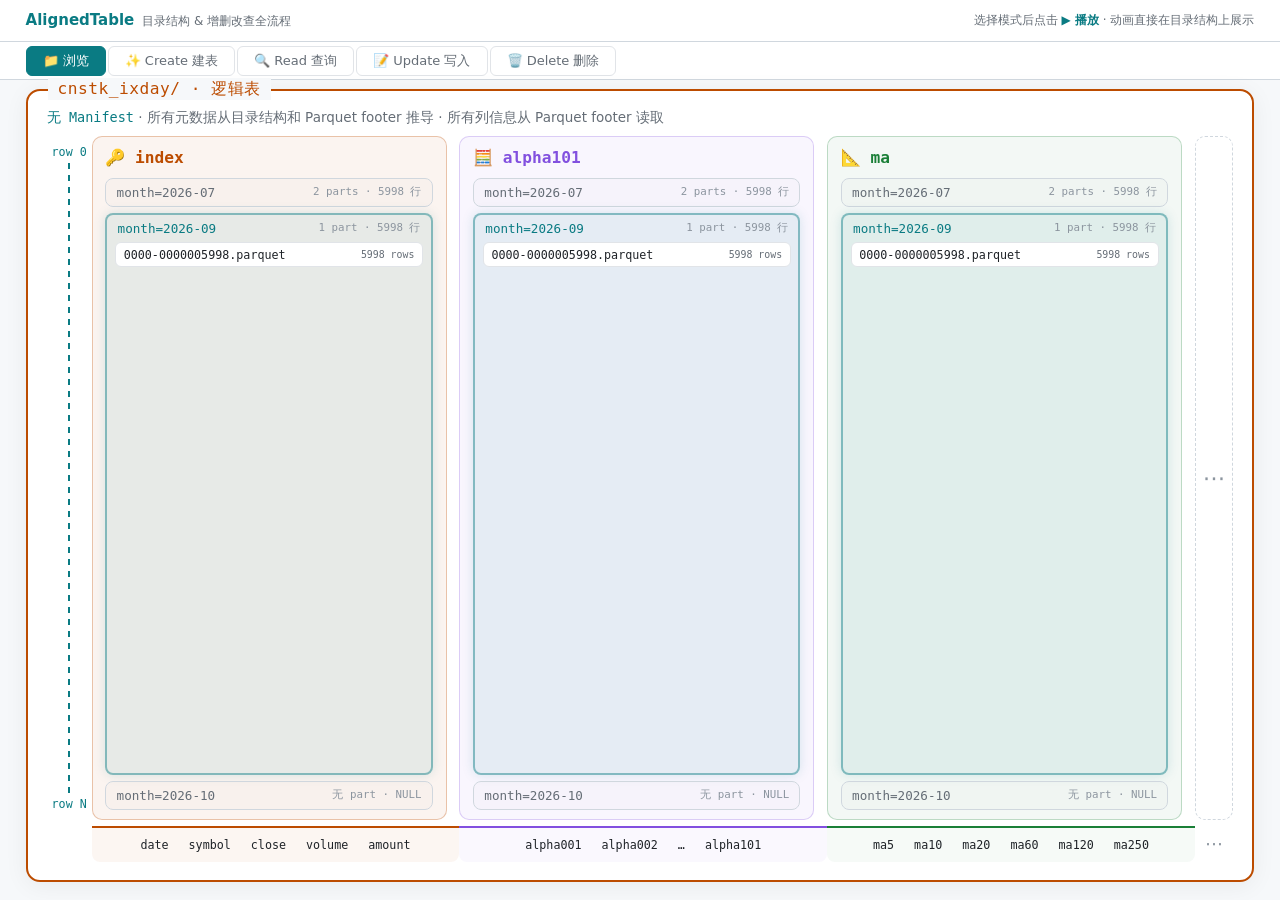
==== commit cd38c619: "feat: overlay CRUD animations directly on directory structure Redesigned: instead of separate animat" ====
--- a/logic.html
+++ b/logic.html
@@ -11,289 +11,234 @@
 
 <div class="topbar">
   <div class="logo">AlignedTable<span>目录结构 & 增删改查全流程</span></div>
-  <div class="hint">点击导航切换页面 · <b>自动播放动画</b></div>
+  <div class="hint">选择模式后点击 <b>▶ 播放</b> · 动画直接在目录结构上展示</div>
 </div>
 
-<div class="slide-nav">
-  <div class="nav-btn active" data-slide="0">📁 目录结构</div>
-  <div class="nav-btn" data-slide="1">✨ Create 建表</div>
-  <div class="nav-btn" data-slide="2">🔍 Read 查询</div>
-  <div class="nav-btn" data-slide="3">📝 Update 更新</div>
-  <div class="nav-btn" data-slide="4">🗑️ Delete 删除</div>
+<div class="mode-nav">
+  <div class="nav-btn active" data-mode="browse">📁 浏览</div>
+  <div class="nav-btn" data-mode="create">✨ Create 建表</div>
+  <div class="nav-btn" data-mode="read">🔍 Read 查询</div>
+  <div class="nav-btn" data-mode="update">📝 Update 写入</div>
+  <div class="nav-btn" data-mode="delete">🗑️ Delete 删除</div>
   <div class="nav-spacer"></div>
-  <div class="hint" style="padding-right:10px">共 5 页</div>
 </div>
 
-<div class="slide-container">
-
-<!-- ===== Slide 0: Original directory structure ===== -->
-<div class="slide-page active" data-page="0">
-  <div class="slide">
-    <div class="table-box" data-name="cnstk_ixday/  ·  逻辑表">
-      <div class="desc">
-        <code>无 Manifest</code> · 所有元数据从目录结构和 Parquet footer 推导 · 所有列信息从 Parquet footer 读取
-      </div>
-      <div class="main-area">
-        <div class="row-axis">
-          <span>row 0</span>
-          <div class="arrow"></div>
-          <span>row N</span>
+<div class="slide">
+  <div class="table-box" data-name="cnstk_ixday/  ·  逻辑表" id="tableBox">
+    <div class="desc">
+      <code>无 Manifest</code> · 所有元数据从目录结构和 Parquet footer 推导 · 所有列信息从 Parquet footer 读取
+    </div>
+    <div class="main-area">
+      <div class="row-axis">
+        <span>row 0</span>
+        <div class="arrow"></div>
+        <span>row N</span>
+      </div>
+      <div class="groups">
+
+        <!-- ===== index group ===== -->
+        <div class="group g-index" data-g="index">
+          <div class="group-header"><span>🔑 index</span></div>
+          <div class="group-body">
+
+            <div class="partition" data-p="2026-07">
+              <div class="partition-header"><span>month=2026-07</span><span class="tag">2 parts · 5998 行</span></div>
+              <div class="partition-body">
+                <div class="part" data-part="0000">
+                  <div class="part-header"><span>0000-0000002998.parquet</span><span class="rows">2998 rows</span></div>
+                  <div class="part-body"><div class="rgs">
+                    <div class="rg rg-A" data-rg="A"><div class="rg-label">RG-A<span class="rg-meta">16384 rows · ZSTD · 5 cols</span></div>
+                      <div class="rg-body"><div class="col-chip">date</div><div class="col-chip">symbol</div><div class="col-chip">close</div><div class="col-chip">volume</div><div class="col-chip">amount</div></div></div>
+                    <div class="rg rg-B" data-rg="B"><div class="rg-label">RG-B<span class="rg-meta">13614 rows · ZSTD · 5 cols</span></div>
+                      <div class="rg-body"><div class="col-chip">date</div><div class="col-chip">symbol</div><div class="col-chip">close</div><div class="col-chip">volume</div><div class="col-chip">amount</div></div></div>
+                  </div></div>
+                </div>
+                <div class="part" data-part="0001">
+                  <div class="part-header"><span>0001-0000003000.parquet</span><span class="rows">3000 rows</span></div>
+                  <div class="part-body"><div class="rgs">
+                    <div class="rg rg-B" data-rg="B"><div class="rg-label">RG-B<span class="rg-meta">13614 rows · ZSTD · 5 cols</span></div>
+                      <div class="rg-body"><div class="col-chip">date</div><div class="col-chip">symbol</div><div class="col-chip">close</div><div class="col-chip">volume</div><div class="col-chip">amount</div></div></div>
+                    <div class="rg rg-C" data-rg="C"><div class="rg-label">RG-C<span class="rg-meta">1000 rows · ZSTD · 5 cols</span></div>
+                      <div class="rg-body"><div class="col-chip">date</div><div class="col-chip">symbol</div><div class="col-chip">close</div><div class="col-chip">volume</div><div class="col-chip">amount</div></div></div>
+                  </div></div>
+                </div>
+              </div>
+            </div>
+
+            <div class="partition" data-p="2026-09">
+              <div class="partition-header"><span>month=2026-09</span><span class="tag">1 part · 5998 行</span></div>
+              <div class="partition-body">
+                <div class="part" data-part="0000">
+                  <div class="part-header"><span>0000-0000005998.parquet</span><span class="rows">5998 rows</span></div>
+                  <div class="part-body"><div class="rgs">
+                    <div class="rg rg-A" data-rg="A"><div class="rg-label">RG-A<span class="rg-meta">16384 rows · ZSTD · 5 cols</span></div>
+                      <div class="rg-body"><div class="col-chip">date</div><div class="col-chip">symbol</div><div class="col-chip">close</div><div class="col-chip">volume</div><div class="col-chip">amount</div></div></div>
+                    <div class="rg rg-B" data-rg="B"><div class="rg-label">RG-B<span class="rg-meta">13614 rows · ZSTD · 5 cols</span></div>
+                      <div class="rg-body"><div class="col-chip">date</div><div class="col-chip">symbol</div><div class="col-chip">close</div><div class="col-chip">volume</div><div class="col-chip">amount</div></div></div>
+                    <div class="rg rg-C" data-rg="C"><div class="rg-label">RG-C<span class="rg-meta">1000 rows · ZSTD · 5 cols</span></div>
+                      <div class="rg-body"><div class="col-chip">date</div><div class="col-chip">symbol</div><div class="col-chip">close</div><div class="col-chip">volume</div><div class="col-chip">amount</div></div></div>
+                  </div></div>
+                </div>
+              </div>
+            </div>
+
+            <div class="partition" data-p="2026-10">
+              <div class="partition-header"><span>month=2026-10</span><span class="tag">无 part · NULL</span></div>
+              <div class="partition-body"><div class="partition-empty">— 未写入 —</div></div>
+            </div>
+
+          </div>
         </div>
-        <div class="groups">
-          <div class="group g-index" data-g="index">
-            <div class="group-header"><span>🔑 index</span></div>
-            <div class="group-body">
-              <div class="partition" data-p="2026-07">
-                <div class="partition-header"><span>month=2026-07</span><span class="tag">2 parts · 5998 行</span></div>
-                <div class="partition-body">
-                  <div class="part" data-part="0000">
-                    <div class="part-header"><span>0000-0000002998.parquet</span><span class="rows">2998 rows</span></div>
-                    <div class="part-body"><div class="rgs">
-                      <div class="rg rg-A" data-rg="A"><div class="rg-label">RG-A<span class="rg-meta">16384 rows · ZSTD · 5 cols</span></div>
-                        <div class="rg-body"><div class="col-chip">date</div><div class="col-chip">symbol</div><div class="col-chip">close</div><div class="col-chip">volume</div><div class="col-chip">amount</div></div></div>
-                      <div class="rg rg-B" data-rg="B"><div class="rg-label">RG-B<span class="rg-meta">13614 rows · ZSTD · 5 cols</span></div>
-                        <div class="rg-body"><div class="col-chip">date</div><div class="col-chip">symbol</div><div class="col-chip">close</div><div class="col-chip">volume</div><div class="col-chip">amount</div></div></div>
-                    </div></div>
-                  </div>
-                  <div class="part" data-part="0001">
-                    <div class="part-header"><span>0001-0000003000.parquet</span><span class="rows">3000 rows</span></div>
-                    <div class="part-body"><div class="rgs">
-                      <div class="rg rg-B" data-rg="B"><div class="rg-label">RG-B<span class="rg-meta">13614 rows · ZSTD · 5 cols</span></div>
-                        <div class="rg-body"><div class="col-chip">date</div><div class="col-chip">symbol</div><div class="col-chip">close</div><div class="col-chip">volume</div><div class="col-chip">amount</div></div></div>
-                      <div class="rg rg-C" data-rg="C"><div class="rg-label">RG-C<span class="rg-meta">1000 rows · ZSTD · 5 cols</span></div>
-                        <div class="rg-body"><div class="col-chip">date</div><div class="col-chip">symbol</div><div class="col-chip">close</div><div class="col-chip">volume</div><div class="col-chip">amount</div></div></div>
-                    </div></div>
-                  </div>
-                </div>
-              </div>
-              <div class="partition" data-p="2026-09">
-                <div class="partition-header"><span>month=2026-09</span><span class="tag">1 part · 5998 行</span></div>
-                <div class="partition-body">
-                  <div class="part" data-part="0000">
-                    <div class="part-header"><span>0000-0000005998.parquet</span><span class="rows">5998 rows</span></div>
-                    <div class="part-body"><div class="rgs">
-                      <div class="rg rg-A" data-rg="A"><div class="rg-label">RG-A<span class="rg-meta">16384 rows · ZSTD · 5 cols</span></div>
-                        <div class="rg-body"><div class="col-chip">date</div><div class="col-chip">symbol</div><div class="col-chip">close</div><div class="col-chip">volume</div><div class="col-chip">amount</div></div></div>
-                      <div class="rg rg-B" data-rg="B"><div class="rg-label">RG-B<span class="rg-meta">13614 rows · ZSTD · 5 cols</span></div>
-                        <div class="rg-body"><div class="col-chip">date</div><div class="col-chip">symbol</div><div class="col-chip">close</div><div class="col-chip">volume</div><div class="col-chip">amount</div></div></div>
-                      <div class="rg rg-C" data-rg="C"><div class="rg-label">RG-C<span class="rg-meta">1000 rows · ZSTD · 5 cols</span></div>
-                        <div class="rg-body"><div class="col-chip">date</div><div class="col-chip">symbol</div><div class="col-chip">close</div><div class="col-chip">volume</div><div class="col-chip">amount</div></div></div>
-                    </div></div>
-                  </div>
-                </div>
-              </div>
-            </div>
+
+        <!-- ===== alpha101 group ===== -->
+        <div class="group g-factor" data-g="alpha101">
+          <div class="group-header"><span>🧮 alpha101</span></div>
+          <div class="group-body">
+
+            <div class="partition" data-p="2026-07">
+              <div class="partition-header"><span>month=2026-07</span><span class="tag">2 parts · 5998 行</span></div>
+              <div class="partition-body">
+                <div class="part" data-part="0000">
+                  <div class="part-header"><span>0000-0000002998.parquet</span><span class="rows">2998 rows</span></div>
+                  <div class="part-body"><div class="rgs">
+                    <div class="rg rg-A" data-rg="A"><div class="rg-label">RG-A<span class="rg-meta">16384 rows · 101 cols</span></div>
+                      <div class="rg-body"><div class="col-chip">alpha001</div><div class="col-chip">alpha002</div><div class="col-chip">…</div><div class="col-chip">alpha101</div></div></div>
+                    <div class="rg rg-B" data-rg="B"><div class="rg-label">RG-B<span class="rg-meta">13614 rows · 101 cols</span></div>
+                      <div class="rg-body"><div class="col-chip">alpha001</div><div class="col-chip">alpha002</div><div class="col-chip">…</div><div class="col-chip">alpha101</div></div></div>
+                  </div></div>
+                </div>
+                <div class="part" data-part="0001">
+                  <div class="part-header"><span>0001-0000003000.parquet</span><span class="rows">3000 rows</span></div>
+                  <div class="part-body"><div class="rgs">
+                    <div class="rg rg-B" data-rg="B"><div class="rg-label">RG-B<span class="rg-meta">13614 rows · 101 cols</span></div>
+                      <div class="rg-body"><div class="col-chip">alpha001</div><div class="col-chip">alpha002</div><div class="col-chip">…</div><div class="col-chip">alpha101</div></div></div>
+                    <div class="rg rg-C" data-rg="C"><div class="rg-label">RG-C<span class="rg-meta">1000 rows · 101 cols</span></div>
+                      <div class="rg-body"><div class="col-chip">alpha001</div><div class="col-chip">alpha002</div><div class="col-chip">…</div><div class="col-chip">alpha101</div></div></div>
+                  </div></div>
+                </div>
+              </div>
+            </div>
+
+            <div class="partition" data-p="2026-09">
+              <div class="partition-header"><span>month=2026-09</span><span class="tag">1 part · 5998 行</span></div>
+              <div class="partition-body">
+                <div class="part" data-part="0000">
+                  <div class="part-header"><span>0000-0000005998.parquet</span><span class="rows">5998 rows</span></div>
+                  <div class="part-body"><div class="rgs">
+                    <div class="rg rg-A" data-rg="A"><div class="rg-label">RG-A<span class="rg-meta">16384 rows · 101 cols</span></div>
+                      <div class="rg-body"><div class="col-chip">alpha001</div><div class="col-chip">alpha002</div><div class="col-chip">…</div><div class="col-chip">alpha101</div></div></div>
+                    <div class="rg rg-B" data-rg="B"><div class="rg-label">RG-B<span class="rg-meta">13614 rows · 101 cols</span></div>
+                      <div class="rg-body"><div class="col-chip">alpha001</div><div class="col-chip">alpha002</div><div class="col-chip">…</div><div class="col-chip">alpha101</div></div></div>
+                  </div></div>
+                </div>
+              </div>
+            </div>
+
+            <div class="partition" data-p="2026-10">
+              <div class="partition-header"><span>month=2026-10</span><span class="tag">无 part · NULL</span></div>
+              <div class="partition-body"><div class="partition-empty">— 该组未写入此分区 —</div></div>
+            </div>
+
           </div>
-          <div class="group g-factor" data-g="alpha101">
-            <div class="group-header"><span>🧮 alpha101</span></div>
-            <div class="group-body">
-              <div class="partition" data-p="2026-07">
-                <div class="partition-header"><span>month=2026-07</span><span class="tag">2 parts · 5998 行</span></div>
-                <div class="partition-body">
-                  <div class="part" data-part="0000">
-                    <div class="part-header"><span>0000-0000002998.parquet</span><span class="rows">2998 rows</span></div>
-                    <div class="part-body"><div class="rgs">
-                      <div class="rg rg-A" data-rg="A"><div class="rg-label">RG-A<span class="rg-meta">16384 rows · 101 cols</span></div>
-                        <div class="rg-body"><div class="col-chip">alpha001</div><div class="col-chip">alpha002</div><div class="col-chip">…</div><div class="col-chip">alpha101</div></div></div>
-                      <div class="rg rg-B" data-rg="B"><div class="rg-label">RG-B<span class="rg-meta">13614 rows · 101 cols</span></div>
-                        <div class="rg-body"><div class="col-chip">alpha001</div><div class="col-chip">alpha002</div><div class="col-chip">…</div><div class="col-chip">alpha101</div></div></div>
-                    </div></div>
-                  </div>
-                </div>
-              </div>
-              <div class="partition" data-p="2026-09">
-                <div class="partition-header"><span>month=2026-09</span><span class="tag">1 part · 5998 行</span></div>
-                <div class="partition-body">
-                  <div class="part" data-part="0000">
-                    <div class="part-header"><span>0000-0000005998.parquet</span><span class="rows">5998 rows</span></div>
-                    <div class="part-body"><div class="rgs">
-                      <div class="rg rg-A" data-rg="A"><div class="rg-label">RG-A<span class="rg-meta">16384 rows · 101 cols</span></div>
-                        <div class="rg-body"><div class="col-chip">alpha001</div><div class="col-chip">alpha002</div><div class="col-chip">…</div><div class="col-chip">alpha101</div></div></div>
-                      <div class="rg rg-B" data-rg="B"><div class="rg-label">RG-B<span class="rg-meta">13614 rows · 101 cols</span></div>
-                        <div class="rg-body"><div class="col-chip">alpha001</div><div class="col-chip">alpha002</div><div class="col-chip">…</div><div class="col-chip">alpha101</div></div></div>
-                    </div></div>
-                  </div>
-                </div>
-              </div>
-              <div class="partition" data-p="2026-10">
-                <div class="partition-header"><span>month=2026-10</span><span class="tag">无 part · NULL</span></div>
-                <div class="partition-body"><div class="partition-empty">— 该组未写入此分区 —</div></div>
-              </div>
-            </div>
+        </div>
+
+        <!-- ===== ma group ===== -->
+        <div class="group g-fieldset" data-g="ma">
+          <div class="group-header"><span>📐 ma</span></div>
+          <div class="group-body">
+
+            <div class="partition" data-p="2026-07">
+              <div class="partition-header"><span>month=2026-07</span><span class="tag">2 parts · 5998 行</span></div>
+              <div class="partition-body">
+                <div class="part" data-part="0000">
+                  <div class="part-header"><span>0000-0000002998.parquet</span><span class="rows">2998 rows</span></div>
+                  <div class="part-body"><div class="rgs">
+                    <div class="rg rg-A" data-rg="A"><div class="rg-label">RG-A<span class="rg-meta">16384 rows · 6 cols</span></div>
+                      <div class="rg-body"><div class="col-chip">ma5</div><div class="col-chip">ma10</div><div class="col-chip">ma20</div><div class="col-chip">ma60</div><div class="col-chip">ma120</div><div class="col-chip">ma250</div></div></div>
+                    <div class="rg rg-B" data-rg="B"><div class="rg-label">RG-B<span class="rg-meta">13614 rows · 6 cols</span></div>
+                      <div class="rg-body"><div class="col-chip">ma5</div><div class="col-chip">ma10</div><div class="col-chip">ma20</div><div class="col-chip">ma60</div><div class="col-chip">ma120</div><div class="col-chip">ma250</div></div></div>
+                  </div></div>
+                </div>
+                <div class="part" data-part="0001">
+                  <div class="part-header"><span>0001-0000003000.parquet</span><span class="rows">3000 rows</span></div>
+                  <div class="part-body"><div class="rgs">
+                    <div class="rg rg-B" data-rg="B"><div class="rg-label">RG-B<span class="rg-meta">13614 rows · 6 cols</span></div>
+                      <div class="rg-body"><div class="col-chip">ma5</div><div class="col-chip">ma10</div><div class="col-chip">ma20</div><div class="col-chip">ma60</div><div class="col-chip">ma120</div><div class="col-chip">ma250</div></div></div>
+                    <div class="rg rg-C" data-rg="C"><div class="rg-label">RG-C<span class="rg-meta">1000 rows · 6 cols</span></div>
+                      <div class="rg-body"><div class="col-chip">ma5</div><div class="col-chip">ma10</div><div class="col-chip">ma20</div><div class="col-chip">ma60</div><div class="col-chip">ma120</div><div class="col-chip">ma250</div></div></div>
+                  </div></div>
+                </div>
+              </div>
+            </div>
+
+            <div class="partition" data-p="2026-09">
+              <div class="partition-header"><span>month=2026-09</span><span class="tag">1 part · 5998 行</span></div>
+              <div class="partition-body">
+                <div class="part" data-part="0000">
+                  <div class="part-header"><span>0000-0000005998.parquet</span><span class="rows">5998 rows</span></div>
+                  <div class="part-body"><div class="rgs">
+                    <div class="rg rg-A" data-rg="A"><div class="rg-label">RG-A<span class="rg-meta">16384 rows · 6 cols</span></div>
+                      <div class="rg-body"><div class="col-chip">ma5</div><div class="col-chip">ma10</div><div class="col-chip">ma20</div><div class="col-chip">ma60</div><div class="col-chip">ma120</div><div class="col-chip">ma250</div></div></div>
+                    <div class="rg rg-B" data-rg="B"><div class="rg-label">RG-B<span class="rg-meta">13614 rows · 6 cols</span></div>
+                      <div class="rg-body"><div class="col-chip">ma5</div><div class="col-chip">ma10</div><div class="col-chip">ma20</div><div class="col-chip">ma60</div><div class="col-chip">ma120</div><div class="col-chip">ma250</div></div></div>
+                  </div></div>
+                </div>
+              </div>
+            </div>
+
+            <div class="partition" data-p="2026-10">
+              <div class="partition-header"><span>month=2026-10</span><span class="tag">无 part · NULL</span></div>
+              <div class="partition-body"><div class="partition-empty">— 未写入 —</div></div>
+            </div>
+
           </div>
-          <div class="group g-fieldset" data-g="ma">
-            <div class="group-header"><span>📐 ma</span></div>
-            <div class="group-body">
-              <div class="partition" data-p="2026-07">
-                <div class="partition-header"><span>month=2026-07</span><span class="tag">2 parts · 5998 行</span></div>
-                <div class="partition-body">
-                  <div class="part" data-part="0000">
-                    <div class="part-header"><span>0000-0000002998.parquet</span><span class="rows">2998 rows</span></div>
-                    <div class="part-body"><div class="rgs">
-                      <div class="rg rg-A" data-rg="A"><div class="rg-label">RG-A<span class="rg-meta">16384 rows · 6 cols</span></div>
-                        <div class="rg-body"><div class="col-chip">ma5</div><div class="col-chip">ma10</div><div class="col-chip">ma20</div><div class="col-chip">ma60</div><div class="col-chip">ma120</div><div class="col-chip">ma250</div></div></div>
-                      <div class="rg rg-B" data-rg="B"><div class="rg-label">RG-B<span class="rg-meta">13614 rows · 6 cols</span></div>
-                        <div class="rg-body"><div class="col-chip">ma5</div><div class="col-chip">ma10</div><div class="col-chip">ma20</div><div class="col-chip">ma60</div><div class="col-chip">ma120</div><div class="col-chip">ma250</div></div></div>
-                    </div></div>
-                  </div>
-                </div>
-              </div>
-              <div class="partition" data-p="2026-09">
-                <div class="partition-header"><span>month=2026-09</span><span class="tag">1 part · 5998 行</span></div>
-                <div class="partition-body">
-                  <div class="part" data-part="0000">
-                    <div class="part-header"><span>0000-0000005998.parquet</span><span class="rows">5998 rows</span></div>
-                    <div class="part-body"><div class="rgs">
-                      <div class="rg rg-A" data-rg="A"><div class="rg-label">RG-A<span class="rg-meta">16384 rows · 6 cols</span></div>
-                        <div class="rg-body"><div class="col-chip">ma5</div><div class="col-chip">ma10</div><div class="col-chip">ma20</div><div class="col-chip">ma60</div><div class="col-chip">ma120</div><div class="col-chip">ma250</div></div></div>
-                      <div class="rg rg-B" data-rg="B"><div class="rg-label">RG-B<span class="rg-meta">13614 rows · 6 cols</span></div>
-                        <div class="rg-body"><div class="col-chip">ma5</div><div class="col-chip">ma10</div><div class="col-chip">ma20</div><div class="col-chip">ma60</div><div class="col-chip">ma120</div><div class="col-chip">ma250</div></div></div>
-                    </div></div>
-                  </div>
-                </div>
-              </div>
-              <div class="partition" data-p="2026-10">
-                <div class="partition-header"><span>month=2026-10</span><span class="tag">无 part · NULL</span></div>
-                <div class="partition-body"><div class="partition-empty">— 未写入 —</div></div>
-              </div>
-            </div>
-          </div>
-          <div class="group group-more"><span>⋯</span></div>
         </div>
-      </div>
-      <div class="col-axis">
-        <div class="col-spacer"></div>
-        <div class="col-block" style="background:rgba(188,76,0,.05);border-top:2px solid var(--org)">
-          <span class="field" style="background:rgba(188,76,0,.12);color:var(--org);border:1px solid rgba(188,76,0,.3)">date</span>
-          <span class="field" style="background:rgba(188,76,0,.12);color:var(--org);border:1px solid rgba(188,76,0,.3)">symbol</span>
-          <span class="field" style="background:rgba(188,76,0,.12);color:var(--org);border:1px solid rgba(188,76,0,.3)">close</span>
-          <span class="field" style="background:rgba(188,76,0,.12);color:var(--org);border:1px solid rgba(188,76,0,.3)">volume</span>
-          <span class="field" style="background:rgba(188,76,0,.12);color:var(--org);border:1px solid rgba(188,76,0,.3)">amount</span>
-        </div>
-        <div class="col-block" style="background:rgba(130,80,223,.04);border-top:2px solid var(--prp)">
-          <span class="field" style="background:rgba(130,80,223,.1);color:var(--prp);border:1px solid rgba(130,80,223,.25)">alpha001</span>
-          <span class="field" style="background:rgba(130,80,223,.1);color:var(--prp);border:1px solid rgba(130,80,223,.25)">alpha002</span>
-          <span class="field" style="background:rgba(130,80,223,.1);color:var(--prp);border:1px solid rgba(130,80,223,.25)">…</span>
-          <span class="field" style="background:rgba(130,80,223,.1);color:var(--prp);border:1px solid rgba(130,80,223,.25)">alpha101</span>
-        </div>
-        <div class="col-block" style="background:rgba(26,127,55,.04);border-top:2px solid var(--grn)">
-          <span class="field" style="background:rgba(26,127,55,.1);color:var(--grn);border:1px solid rgba(26,127,55,.25)">ma5</span>
-          <span class="field" style="background:rgba(26,127,55,.1);color:var(--grn);border:1px solid rgba(26,127,55,.25)">ma10</span>
-          <span class="field" style="background:rgba(26,127,55,.1);color:var(--grn);border:1px solid rgba(26,127,55,.25)">ma20</span>
-          <span class="field" style="background:rgba(26,127,55,.1);color:var(--grn);border:1px solid rgba(26,127,55,.25)">ma60</span>
-          <span class="field" style="background:rgba(26,127,55,.1);color:var(--grn);border:1px solid rgba(26,127,55,.25)">ma120</span>
-          <span class="field" style="background:rgba(26,127,55,.1);color:var(--grn);border:1px solid rgba(26,127,55,.25)">ma250</span>
-        </div>
-        <div class="col-more">⋯</div>
-      </div>
-    </div>
+
+        <div class="group group-more"><span>⋯</span></div>
+      </div>
+    </div>
+
+    <!-- Column axis (bottom) -->
+    <div class="col-axis">
+      <div class="col-spacer"></div>
+      <div class="col-block" style="background:rgba(188,76,0,.05);border-top:2px solid var(--org)">
+        <span class="field" data-col="date">date</span>
+        <span class="field" data-col="symbol">symbol</span>
+        <span class="field" data-col="close">close</span>
+        <span class="field" data-col="volume">volume</span>
+        <span class="field" data-col="amount">amount</span>
+      </div>
+      <div class="col-block" style="background:rgba(130,80,223,.04);border-top:2px solid var(--prp)">
+        <span class="field" data-col="alpha001">alpha001</span>
+        <span class="field" data-col="alpha002">alpha002</span>
+        <span class="field" data-col="alpha101">…</span>
+        <span class="field" data-col="alpha101b">alpha101</span>
+      </div>
+      <div class="col-block" style="background:rgba(26,127,55,.04);border-top:2px solid var(--grn)">
+        <span class="field" data-col="ma5">ma5</span>
+        <span class="field" data-col="ma10">ma10</span>
+        <span class="field" data-col="ma20">ma20</span>
+        <span class="field" data-col="ma60">ma60</span>
+        <span class="field" data-col="ma120">ma120</span>
+        <span class="field" data-col="ma250">ma250</span>
+      </div>
+      <div class="col-more">⋯</div>
+    </div>
+
+    <!-- Step narration bar (overlay, shown during animation) -->
+    <div class="step-bar" id="stepBar">
+      <span class="step-num" id="stepNum">0</span>
+      <span class="step-text" id="stepText">选择一个模式后点击播放</span>
+      <div class="anim-controls">
+        <button class="primary" id="playBtn" onclick="playAnim()">▶ 播放</button>
+        <button id="resetBtn" onclick="resetAnim()">↺ 重置</button>
+      </div>
+    </div>
+
   </div>
 </div>
 
-<!-- ===== Slide 1: CREATE ===== -->
-<div class="slide-page" data-page="1">
-  <div class="crud-slide">
-    <div class="crud-title"><span class="badge create">CREATE</span> aligned_create — 建表 / 扩展列组</div>
-    <div class="crud-desc">
-      <code>aligned_create(table, group, columns, root=..., partition_template=...)</code> — 建表时创建 index 列组 + 默认分区占位 parquet（0 行，footer 携带 schema）。
-      扩展列组时为每个已有分区写 N 行全 NULL 占位 parquet，满足分区对齐契约。分区模板默认 <code>month=%Y-%m</code>。
-    </div>
-    <div class="anim-legend">
-      <div class="lg-item"><div class="lg-dot index"></div>index 列组（Key 列）</div>
-      <div class="lg-item"><div class="lg-dot factor"></div>factor 列组</div>
-      <div class="lg-item"><div class="lg-dot ma"></div>fieldset 列组</div>
-      <div class="lg-item"><div class="lg-dot new"></div>新建</div>
-      <div class="lg-item"><div class="lg-dot partition"></div>分区目录</div>
-    </div>
-    <div class="anim-controls">
-      <button class="primary" onclick="playCRUD('create')">▶ 播放</button>
-      <button onclick="resetCRUD('create')">↺ 重置</button>
-      <span class="step-display" id="create-step">步骤 0 / 5</span>
-    </div>
-    <div class="anim-canvas" id="create-canvas"></div>
-  </div>
-</div>
-
-<!-- ===== Slide 2: READ ===== -->
-<div class="slide-page" data-page="2">
-  <div class="crud-slide">
-    <div class="crud-title"><span class="badge read">READ</span> aligned_scan — 多列组并行扫描</div>
-    <div class="crud-desc">
-      <code>SELECT date, symbol, close, alpha001, ma20 FROM aligned_scan('cnstk_ixday') WHERE date = '2026-09-01'</code> —
-      只打开被选中的列组，Parquet 内只读被选中的列。多个 Parquet Reader 的 Vector 直接组装进同一个 DataChunk，不做 JOIN。
-      分区裁剪跳过不匹配的分区，Row Group 裁剪跳过不匹配的 RG。
-    </div>
-    <div class="anim-legend">
-      <div class="lg-item"><div class="lg-dot index"></div>index 列组</div>
-      <div class="lg-item"><div class="lg-dot factor"></div>factor 列组</div>
-      <div class="lg-item"><div class="lg-dot ma"></div>fieldset 列组</div>
-      <div class="lg-item"><div class="lg-dot" style="background:rgba(9,105,218,.15);border-color:var(--cyan)"></div>命中</div>
-      <div class="lg-item"><div class="lg-dot" style="background:var(--panel2);border-color:var(--line2)"></div>裁剪跳过</div>
-    </div>
-    <div class="anim-controls">
-      <button class="primary" onclick="playCRUD('read')">▶ 播放</button>
-      <button onclick="resetCRUD('read')">↺ 重置</button>
-      <span class="step-display" id="read-step">步骤 0 / 6</span>
-    </div>
-    <div class="anim-canvas" id="read-canvas"></div>
-  </div>
-</div>
-
-<!-- ===== Slide 3: UPDATE ===== -->
-<div class="slide-page" data-page="3">
-  <div class="crud-slide">
-    <div class="crud-title"><span class="badge update">UPDATE</span> INSERT / UPDATE — 按 (symbol, date) 主键写入</div>
-    <div class="crud-desc">
-      <code>INSERT INTO al.cnstk_ixday VALUES ('600000', DATE '2026-10-15', 12.5, ...)</code> —
-      按 (symbol, date) 主键定位：新行追加到对应分区的末 part（若末 part &lt; 1M 行则原地追加重写，否则新建 part）；
-      已有行则原地更新。只重写受影响的 part，其他 part 不动。两阶段提交：先写 _tmp/ 再原子 move。
-    </div>
-    <div class="anim-legend">
-      <div class="lg-item"><div class="lg-dot index"></div>index 列组</div>
-      <div class="lg-item"><div class="lg-dot update"></div>正在重写</div>
-      <div class="lg-item"><div class="lg-dot new"></div>新建 part</div>
-      <div class="lg-item"><div class="lg-dot" style="background:rgba(26,127,55,.12);border-color:var(--grn)"></div>提交完成</div>
-    </div>
-    <div class="anim-controls">
-      <button class="primary" onclick="playCRUD('update')">▶ 播放</button>
-      <button onclick="resetCRUD('update')">↺ 重置</button>
-      <span class="step-display" id="update-step">步骤 0 / 7</span>
-    </div>
-    <div class="anim-canvas" id="update-canvas"></div>
-  </div>
-</div>
-
-<!-- ===== Slide 4: DELETE ===== -->
-<div class="slide-page" data-page="4">
-  <div class="crud-slide">
-    <div class="crud-title"><span class="badge delete">DELETE</span> aligned_drop / DELETE — 删除列组或行</div>
-    <div class="crud-desc">
-      <code>aligned_drop(table, 'factor/alpha')</code> 删除单个列组目录树；<code>aligned_drop(table, 'index')</code> 删除整张表。
-      标准 <code>DELETE FROM al.cnstk_ixday WHERE date = '2026-07-01'</code> 按主键删除行：删空分区 → 整分区移除，删空中间 part → 原地重写为 0 行空文件保持索引连续。
-    </div>
-    <div class="anim-legend">
-      <div class="lg-item"><div class="lg-dot index"></div>index 列组</div>
-      <div class="lg-item"><div class="lg-dot factor"></div>factor 列组</div>
-      <div class="lg-item"><div class="lg-dot delete"></div>正在删除</div>
-      <div class="lg-item"><div class="lg-dot" style="background:var(--panel2);border-color:var(--line2);opacity:.4"></div>已删除</div>
-    </div>
-    <div class="anim-controls">
-      <button class="primary" onclick="playCRUD('delete')">▶ 播放</button>
-      <button onclick="resetCRUD('delete')">↺ 重置</button>
-      <span class="step-display" id="delete-step">步骤 0 / 6</span>
-    </div>
-    <div class="anim-canvas" id="delete-canvas"></div>
-  </div>
-</div>
-
-</div><!-- slide-container -->
-
 <script src="logic/js/anim.js"></script>
-<script src="logic/js/nav.js"></script>
-<script src="logic/js/slide0.js"></script>
-<script src="logic/js/create.js"></script>
-<script src="logic/js/read.js"></script>
-<script src="logic/js/update.js"></script>
-<script src="logic/js/delete.js"></script>
+<script src="logic/js/app.js"></script>
 </body>
 </html>
--- a/logic/css/common.css
+++ b/logic/css/common.css
@@ -26,27 +26,25 @@
 .hint{color:var(--mut);font-size:12px}
 .hint b{color:var(--teal)}
 
-/* ===== Slide navigation ===== */
-.slide-nav{display:flex;gap:2px;padding:0 2vw;height:38px;background:var(--panel);border-bottom:1px solid var(--line);flex-shrink:0;align-items:center}
-.slide-nav .nav-btn{
+/* ===== Mode selector ===== */
+.mode-nav{
+  display:flex;gap:2px;padding:0 2vw;height:38px;background:var(--panel);
+  border-bottom:1px solid var(--line);flex-shrink:0;align-items:center;
+}
+.mode-nav .nav-btn{
   padding:5px 16px;border-radius:6px;cursor:pointer;font-size:13px;font-weight:500;
   border:1px solid var(--line2);background:var(--panel);color:var(--mut);
   transition:all .2s;user-select:none;white-space:nowrap;
 }
-.slide-nav .nav-btn:hover{background:var(--panel2);color:var(--tx)}
-.slide-nav .nav-btn.active{background:var(--teal);color:#fff;border-color:var(--teal)}
-.slide-nav .nav-spacer{flex:1}
-
-/* ===== Slide container ===== */
-.slide-container{flex:1;display:flex;flex-direction:column;overflow:hidden;position:relative}
-.slide-page{display:none;flex:1;flex-direction:column;overflow:auto}
-.slide-page.active{display:flex}
-
-/* ===== Slide 0: Table box ===== */
-.slide{padding:2vh 3vw 3vh;display:flex;flex-direction:column}
+.mode-nav .nav-btn:hover{background:var(--panel2);color:var(--tx)}
+.mode-nav .nav-btn.active{background:var(--teal);color:#fff;border-color:var(--teal)}
+.mode-nav .nav-spacer{flex:1}
+
+/* ===== Main slide — directory structure ===== */
+.slide{padding:1vh 2vw 2vh;height:calc(100vh - 80px);display:flex;flex-direction:column}
 .table-box{
   border:2px solid var(--org);border-radius:14px;
-  background:var(--panel);padding:2.5vh 2vw;flex:1;
+  background:var(--panel);padding:2vh 1.5vw;flex:1;
   display:flex;flex-direction:column;position:relative;
   box-shadow:0 4px 24px rgba(0,0,0,.06);min-height:0;
 }
@@ -55,7 +53,7 @@
   background:var(--bg);padding:0 10px;font-size:1.8vh;
   font-family:Consolas,monospace;color:var(--org);letter-spacing:.5px;
 }
-.desc{font-size:1.5vh;color:var(--mut);margin-bottom:1.2vh}
+.desc{font-size:1.5vh;color:var(--mut);margin-bottom:1vh}
 .desc code{color:var(--teal);font-family:Consolas,monospace}
 .main-area{display:flex;flex:1;min-height:0}
 .row-axis{
@@ -220,3 +218,118 @@
   font-family:Consolas,monospace;white-space:nowrap;font-weight:500;
 }
 .col-axis .col-more{flex:0 0 3vw;display:flex;align-items:center;justify-content:center;color:var(--dim);font-size:2vh}
+
+/* ===== Animation overlay states (applied directly on directory elements) ===== */
+/* When anim-mode is active, disable manual click spotlight to avoid conflicts */
+.table-box.anim-mode.has-sel .partition:not(.selected){opacity:1;filter:none}
+.table-box.anim-mode.has-sel-part .partition:not(.selected){opacity:1;filter:none}
+.table-box.anim-mode.has-sel-part .partition.selected .part:not(.selected){opacity:1;filter:none}
+.table-box.anim-mode.has-sel-rg .partition:not(.selected){opacity:1;filter:none}
+.table-box.anim-mode.has-sel-rg .partition.selected .part:not(.selected){opacity:1;filter:none}
+.table-box.anim-mode.has-sel-rg .part.selected .rg:not(.selected){opacity:1;filter:none}
+
+/* Animation highlight states — applied directly on directory elements */
+.partition.anim-hit{
+  border:2px solid var(--cyan)!important;background:rgba(9,105,218,.08)!important;
+  box-shadow:0 0 16px rgba(9,105,218,.3)!important;
+}
+.partition.anim-skip{
+  opacity:.25!important;filter:saturate(.2)!important;
+}
+.partition.anim-new{
+  animation:popIn .5s cubic-bezier(.34,1.56,.64,1);
+  border:2px solid var(--grn)!important;background:rgba(26,127,55,.1)!important;
+  box-shadow:0 0 16px rgba(26,127,55,.3)!important;
+}
+.partition.anim-deleting{
+  animation:shake .3s ease-in-out infinite;
+  border:2px solid var(--red)!important;background:rgba(207,34,46,.08)!important;
+  box-shadow:0 0 16px rgba(207,34,46,.3)!important;
+}
+.partition.anim-gone{
+  opacity:0!important;transform:scale(.8);pointer-events:none;
+}
+
+.part.anim-hit{
+  border:2px solid var(--cyan)!important;background:rgba(9,105,218,.06)!important;
+  box-shadow:0 0 14px rgba(9,105,218,.25)!important;
+}
+.part.anim-skip{opacity:.3!important;filter:saturate(.2)!important}
+.part.anim-new{
+  animation:popIn .5s cubic-bezier(.34,1.56,.64,1);
+  border:2px solid var(--grn)!important;background:rgba(26,127,55,.08)!important;
+  box-shadow:0 0 14px rgba(26,127,55,.25)!important;
+}
+.part.anim-writing{
+  animation:pulse .8s ease-in-out infinite;
+  border:2px solid var(--grn)!important;background:rgba(26,127,55,.08)!important;
+  box-shadow:0 0 14px rgba(26,127,55,.3)!important;
+}
+.part.anim-deleting{
+  animation:shake .3s ease-in-out infinite;
+  border:2px solid var(--red)!important;
+}
+.part.anim-gone{opacity:0!important;transform:scale(.8);pointer-events:none}
+
+.rg.anim-hit{
+  border:2px solid var(--cyan)!important;background:rgba(9,105,218,.05)!important;
+  box-shadow:0 0 12px rgba(9,105,218,.2)!important;
+}
+.rg.anim-skip{opacity:.35!important;filter:saturate(.3)!important}
+
+.group.anim-active{
+  box-shadow:0 0 20px rgba(9,105,218,.15);
+}
+.group.anim-deleting{
+  animation:pulse .8s ease-in-out infinite;
+}
+
+/* Col-chip highlight for projection pushdown */
+.col-chip.anim-proj{
+  background:rgba(9,105,218,.15)!important;color:var(--cyan)!important;
+  border-color:var(--cyan)!important;
+  animation:pulse 1s ease-in-out infinite;
+}
+
+/* Field highlight in col-axis */
+.col-axis .field.anim-proj{
+  background:rgba(9,105,218,.25)!important;color:var(--cyan)!important;
+  border-color:var(--cyan)!important;
+  animation:pulse 1s ease-in-out infinite;
+}
+
+@keyframes popIn{0%{opacity:0;transform:scale(.3)}100%{opacity:1;transform:scale(1)}}
+@keyframes pulse{0%,100%{box-shadow:0 0 8px rgba(9,105,218,.2)}50%{box-shadow:0 0 20px rgba(9,105,218,.5)}}
+@keyframes shake{0%,100%{transform:translateX(0)}25%{transform:translateX(-3px)}75%{transform:translateX(3px)}}
+
+/* ===== Step narration bar ===== */
+.step-bar{
+  position:absolute;bottom:10px;left:12px;right:12px;
+  padding:10px 16px;border-radius:10px;
+  background:rgba(31,35,40,.93);color:#fff;font-size:13px;line-height:1.6;
+  font-family:"Segoe UI",sans-serif;z-index:100;
+  box-shadow:0 4px 16px rgba(0,0,0,.15);
+  transition:all .4s;opacity:0;transform:translateY(10px);
+  display:flex;align-items:center;gap:12px;
+}
+.step-bar.show{opacity:1;transform:translateY(0)}
+.step-bar code{color:#7ee787;font-family:Consolas,monospace;background:rgba(255,255,255,.1);padding:1px 5px;border-radius:4px}
+.step-bar .step-num{
+  flex-shrink:0;font-size:12px;font-weight:700;color:var(--teal);
+  background:rgba(10,123,131,.2);padding:3px 8px;border-radius:6px;
+  font-family:Consolas,monospace;
+}
+.step-bar .step-text{flex:1}
+
+/* ===== Anim controls ===== */
+.anim-controls{
+  display:flex;gap:8px;margin-left:auto;flex-shrink:0;
+}
+.anim-controls button{
+  padding:4px 12px;border-radius:6px;border:1px solid rgba(255,255,255,.2);cursor:pointer;
+  font-size:12px;font-weight:500;background:rgba(255,255,255,.1);color:#fff;
+  transition:all .2s;
+}
+.anim-controls button:hover{background:rgba(255,255,255,.2)}
+.anim-controls button.primary{background:var(--teal);border-color:var(--teal)}
+.anim-controls button.primary:hover{background:#089099}
--- a/logic/css/crud.css
+++ b/logic/css/crud.css
@@ -1,106 +1,2 @@
-/* ===== CRUD Animation Slides ===== */
-.crud-slide{padding:2vh 3vw;display:flex;flex-direction:column;height:100%;overflow:auto}
-.crud-title{
-  font-size:22px;font-weight:700;margin-bottom:1vh;display:flex;align-items:center;gap:10px;
-}
-.crud-title .badge{
-  font-size:12px;font-weight:600;padding:2px 10px;border-radius:10px;
-  font-family:Consolas,monospace;
-}
-.crud-title .badge.create{background:rgba(26,127,55,.12);color:var(--grn);border:1px solid rgba(26,127,55,.3)}
-.crud-title .badge.read{background:rgba(9,105,218,.12);color:var(--cyan);border:1px solid rgba(9,105,218,.3)}
-.crud-title .badge.update{background:rgba(154,103,0,.12);color:var(--yel);border:1px solid rgba(154,103,0,.3)}
-.crud-title .badge.delete{background:rgba(207,34,46,.12);color:var(--red);border:1px solid rgba(207,34,46,.3)}
-.crud-desc{font-size:13px;color:var(--mut);margin-bottom:2vh;line-height:1.6}
-.crud-desc code{color:var(--teal);font-family:Consolas,monospace;background:rgba(0,0,0,.04);padding:1px 5px;border-radius:4px}
-
-/* Controls */
-.anim-controls{
-  display:flex;gap:10px;margin-bottom:2vh;align-items:center;flex-shrink:0;
-}
-.anim-controls button{
-  padding:8px 20px;border-radius:8px;border:1px solid var(--line);cursor:pointer;
-  font-size:14px;font-weight:500;background:var(--panel);color:var(--tx);
-  transition:all .2s;
-}
-.anim-controls button:hover{background:var(--panel2)}
-.anim-controls button.primary{background:var(--teal);color:#fff;border-color:var(--teal)}
-.anim-controls button.primary:hover{background:#089099}
-.anim-controls .step-display{
-  font-size:13px;color:var(--mut);font-family:Consolas,monospace;
-  margin-left:10px;min-width:120px;
-}
-.anim-controls .step-display b{color:var(--teal)}
-
-/* Animation canvas */
-.anim-canvas{
-  flex:1;border:1.5px solid var(--line);border-radius:12px;background:var(--panel);
-  position:relative;overflow:hidden;min-height:400px;
-  box-shadow:0 4px 24px rgba(0,0,0,.06);
-}
-
-/* Animated elements */
-.anim-node{
-  position:absolute;border-radius:8px;font-family:Consolas,monospace;
-  display:flex;align-items:center;justify-content:center;text-align:center;
-  transition:all .6s cubic-bezier(.4,0,.2,1);
-  padding:4px 8px;font-size:12px;font-weight:600;white-space:nowrap;
-}
-.anim-node.group-index{background:rgba(188,76,0,.1);border:1.5px solid rgba(188,76,0,.4);color:var(--org)}
-.anim-node.group-factor{background:rgba(130,80,223,.08);border:1.5px solid rgba(130,80,223,.3);color:var(--prp)}
-.anim-node.group-ma{background:rgba(26,127,55,.08);border:1.5px solid rgba(26,127,55,.3);color:var(--grn)}
-.anim-node.partition{background:rgba(10,123,131,.08);border:1px solid rgba(10,123,131,.35);color:var(--teal);font-size:11px}
-.anim-node.part-file{background:var(--panel);border:1px solid var(--line);color:var(--tx);font-size:10px}
-.anim-node.new{animation:popIn .5s cubic-bezier(.34,1.56,.64,1)}
-.anim-node.highlight{
-  box-shadow:0 0 16px rgba(9,105,218,.4);border-color:var(--cyan);
-  animation:pulse 1s ease-in-out infinite;
-}
-.anim-node.writing{
-  box-shadow:0 0 16px rgba(26,127,55,.4);border-color:var(--grn);
-  animation:pulse .8s ease-in-out infinite;
-}
-.anim-node.deleting{
-  box-shadow:0 0 16px rgba(207,34,46,.4);border-color:var(--red);
-  animation:shake .3s ease-in-out infinite;
-}
-.anim-node.updating{
-  box-shadow:0 0 16px rgba(154,103,0,.4);border-color:var(--yel);
-  animation:pulse .8s ease-in-out infinite;
-}
-.anim-node.fade-out{opacity:0;transform:scale(.5)}
-.anim-node.hidden{display:none}
-
-@keyframes popIn{0%{opacity:0;transform:scale(.3)}100%{opacity:1;transform:scale(1)}}
-@keyframes pulse{0%,100%{box-shadow:0 0 8px rgba(9,105,218,.2)}50%{box-shadow:0 0 20px rgba(9,105,218,.5)}}
-@keyframes shake{0%,100%{transform:translateX(0)}25%{transform:translateX(-3px)}75%{transform:translateX(3px)}}
-
-/* SVG defs */
-svg.anim-svg{position:absolute;top:0;left:0;width:100%;height:100%;pointer-events:none}
-
-/* Step text overlay */
-.anim-step-text{
-  position:absolute;bottom:12px;left:12px;right:12px;
-  padding:10px 16px;border-radius:10px;
-  background:rgba(31,35,40,.92);color:#fff;font-size:13px;line-height:1.6;
-  font-family:"Segoe UI",sans-serif;
-  box-shadow:0 4px 16px rgba(0,0,0,.15);
-  transition:all .4s;opacity:0;transform:translateY(10px);
-}
-.anim-step-text.show{opacity:1;transform:translateY(0)}
-.anim-step-text code{color:#7ee787;font-family:Consolas,monospace;background:rgba(255,255,255,.1);padding:1px 5px;border-radius:4px}
-.anim-step-text .arrow{color:#79c0ff}
-
-/* Legend */
-.anim-legend{
-  display:flex;gap:12px;margin-bottom:1vh;flex-wrap:wrap;flex-shrink:0;
-}
-.anim-legend .lg-item{display:flex;align-items:center;gap:5px;font-size:11px;color:var(--mut)}
-.anim-legend .lg-dot{width:12px;height:12px;border-radius:3px;border:1px solid}
-.anim-legend .lg-dot.index{background:rgba(188,76,0,.2);border-color:rgba(188,76,0,.4)}
-.anim-legend .lg-dot.factor{background:rgba(130,80,223,.15);border-color:rgba(130,80,223,.3)}
-.anim-legend .lg-dot.ma{background:rgba(26,127,55,.15);border-color:rgba(26,127,55,.3)}
-.anim-legend .lg-dot.partition{background:rgba(10,123,131,.12);border-color:rgba(10,123,131,.35)}
-.anim-legend .lg-dot.new{background:rgba(26,127,55,.2);border-color:var(--grn)}
-.anim-legend .lg-dot.delete{background:rgba(207,34,46,.15);border-color:var(--red)}
-.anim-legend .lg-dot.update{background:rgba(154,103,0,.15);border-color:var(--yel)}
+/* crud.css — no longer needed, all animation states are in common.css */
+/* Kept for future slide-specific styles */
